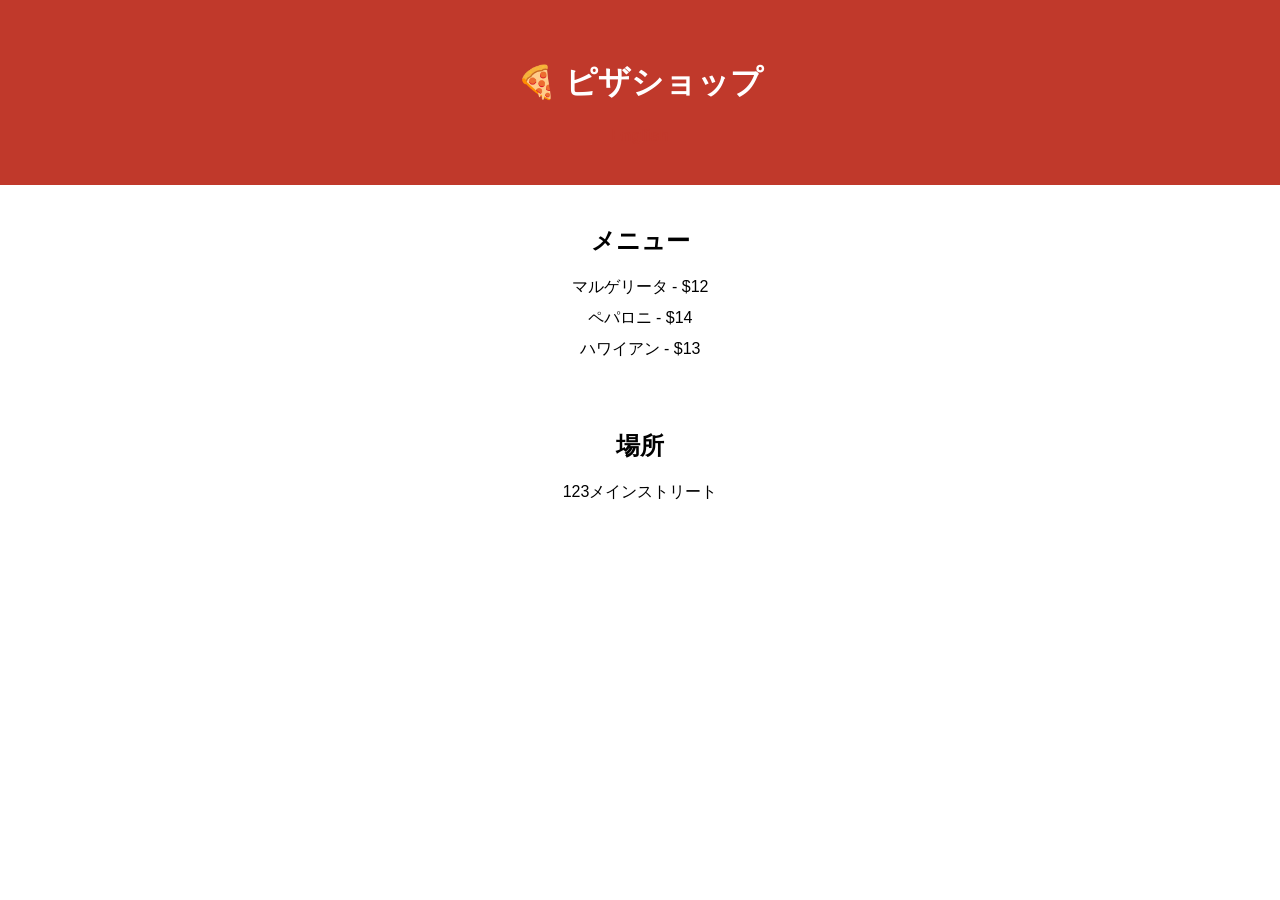
==== index.html @ 91fad2a2 "Add files via upload" ====
<!DOCTYPE html>
<html lang="ja">
<head>
  <meta charset="UTF-8">
  <title>ピザショップ</title>
  <style>
    body { font-family: Arial; margin: 0; text-align: center; }
    header { background: #c0392b; color: white; padding: 40px; }
    section { padding: 20px; }
    .menu-item { margin: 10px 0; }
    a { color: #c0392b; text-decoration: none; font-weight: bold; }
  </style>
</head>
<body>

<header>
  <h1>🍕 ピザショップ</h1>
  <a href="index.html">English</a>
</header>

<section>
  <h2>メニュー</h2>
  <div class="menu-item">マルゲリータ - $12</div>
  <div class="menu-item">ペパロニ - $14</div>
  <div class="menu-item">ハワイアン - $13</div>
</section>

<section>
  <h2>場所</h2>
  <p>123メインストリート</p>
</section>

</body>
</html>
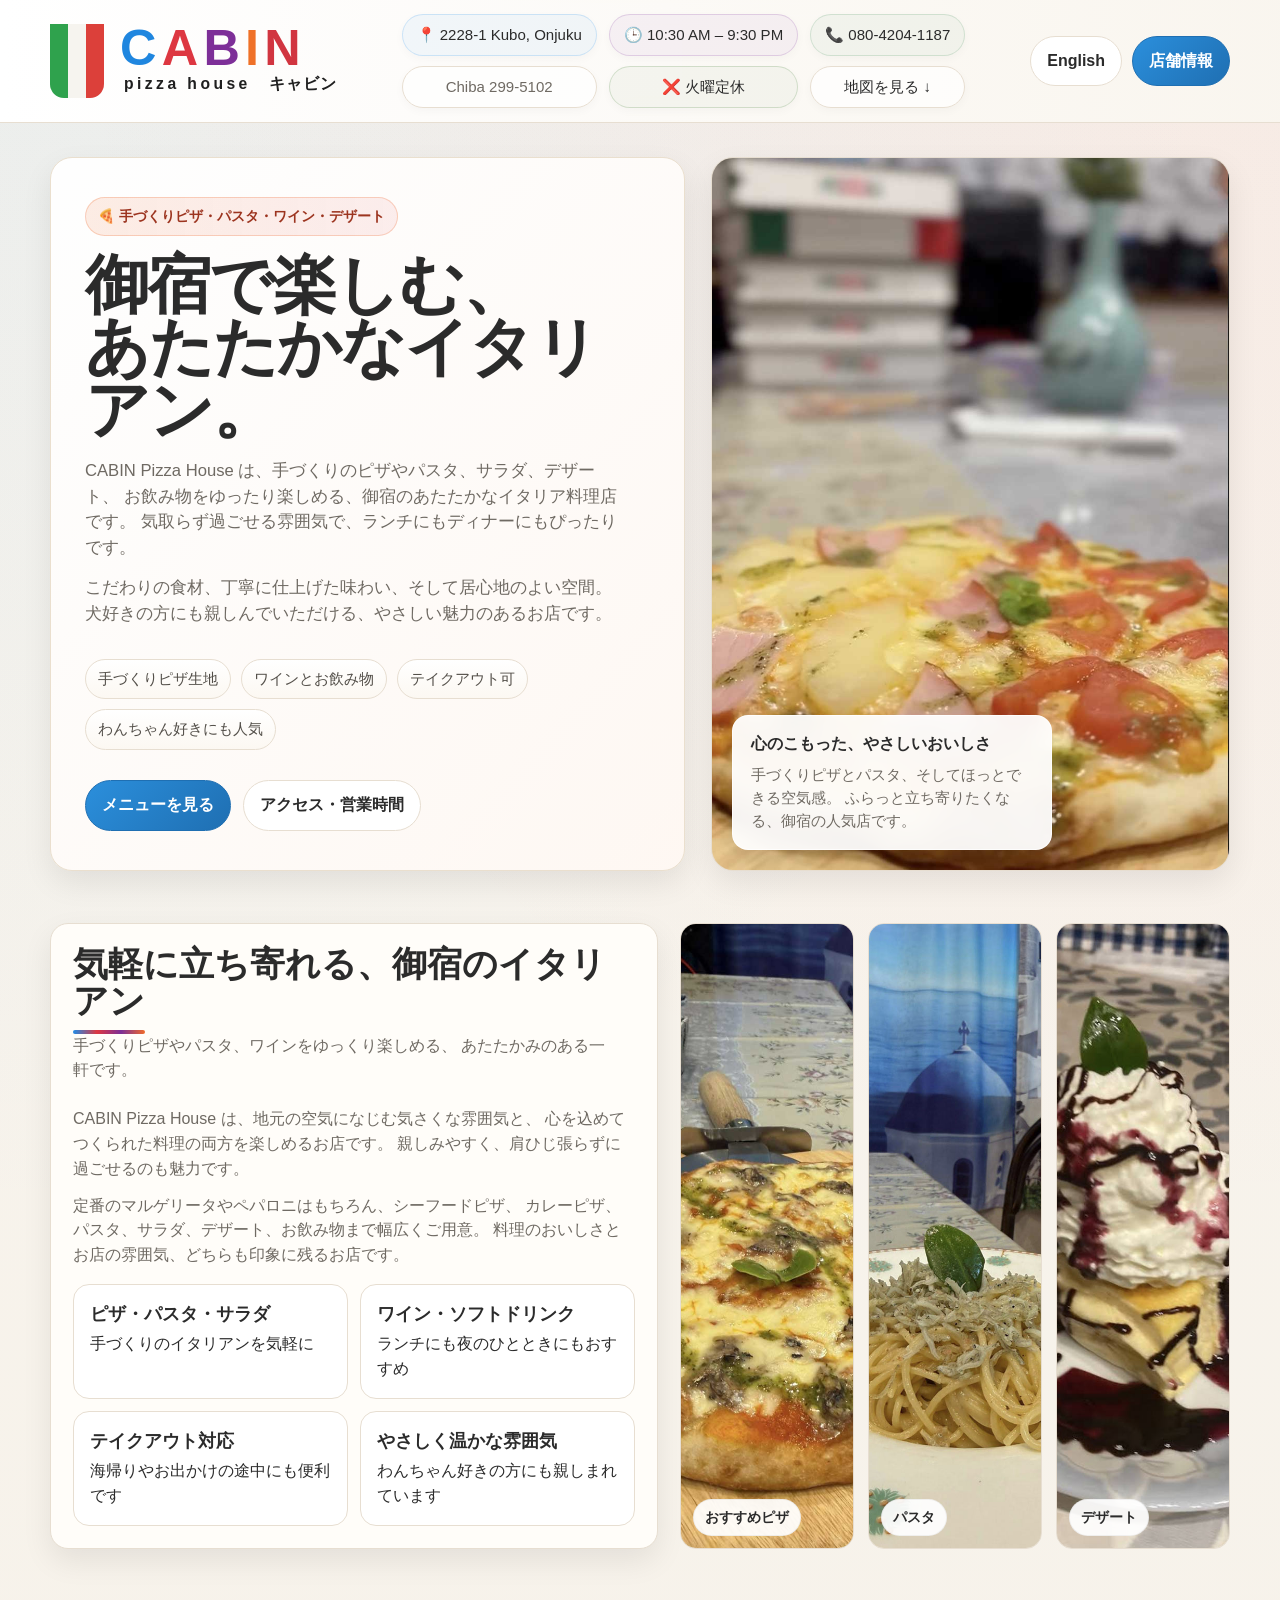
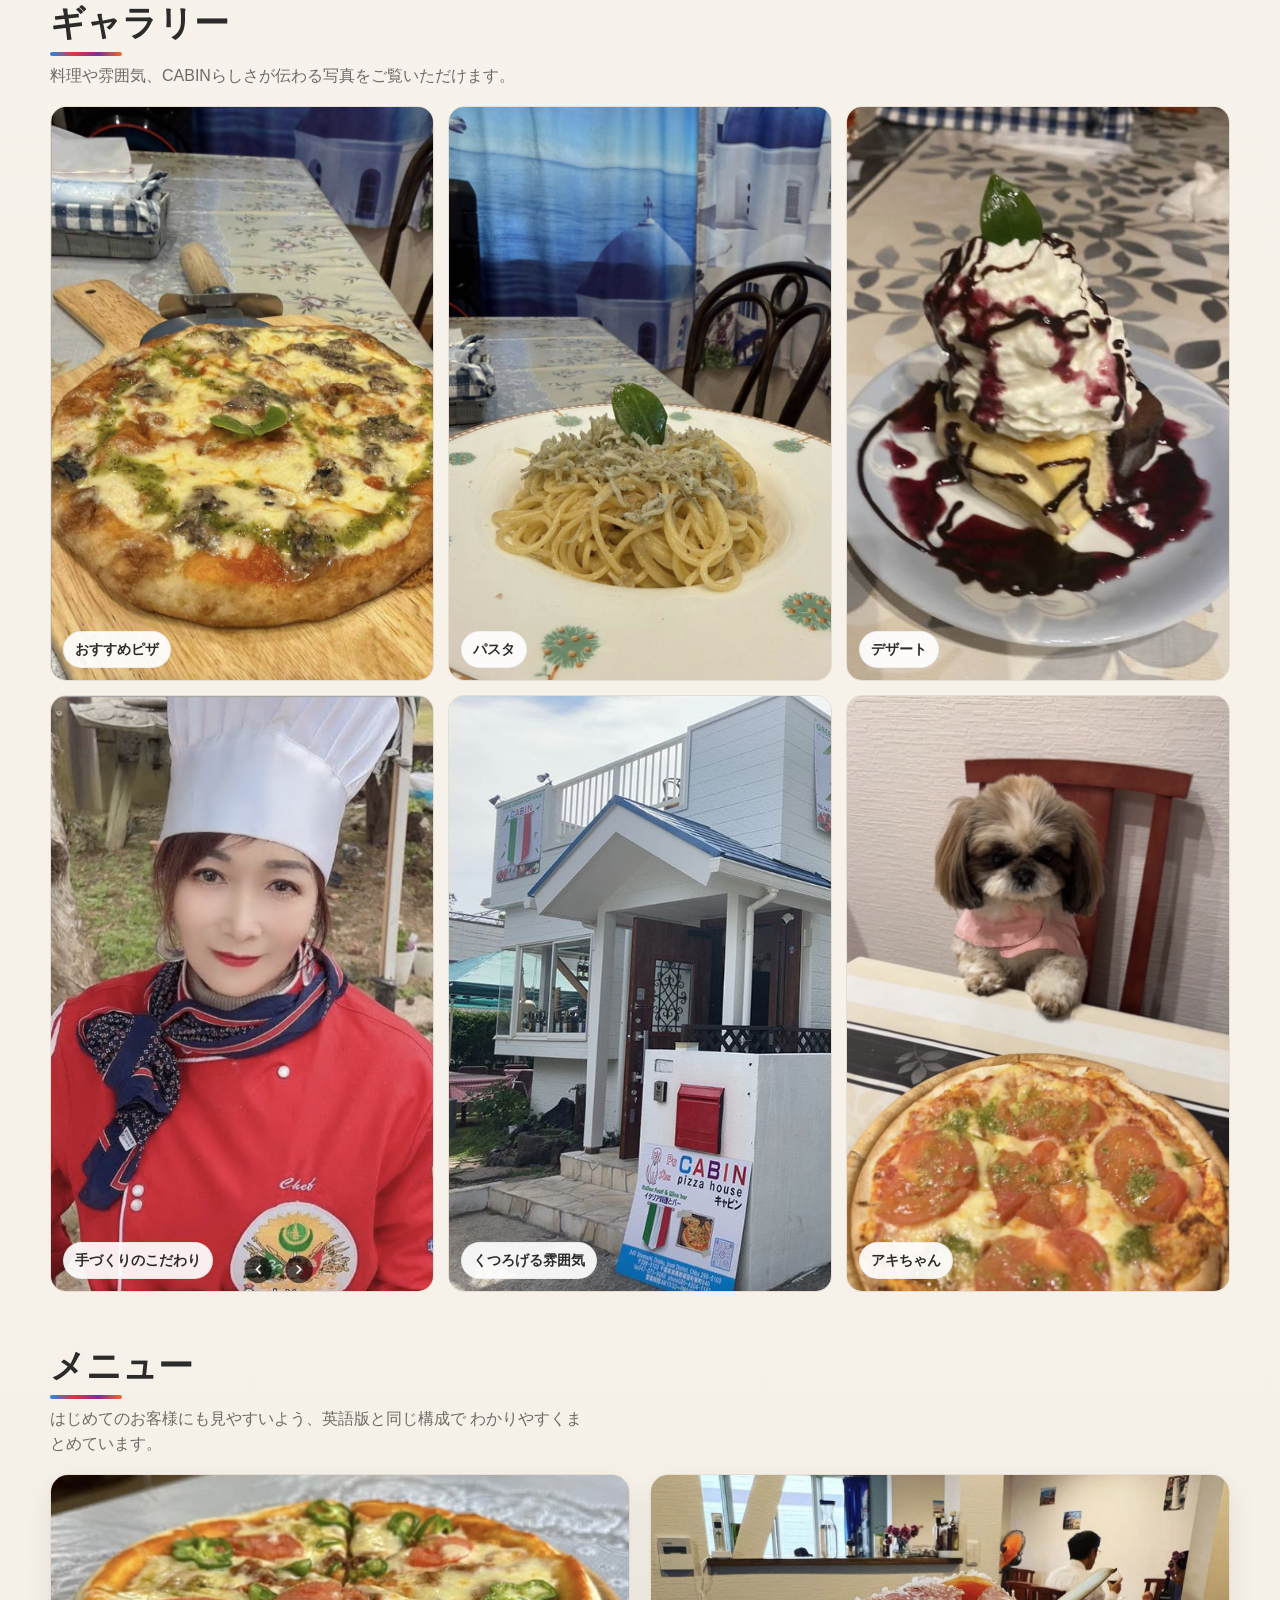
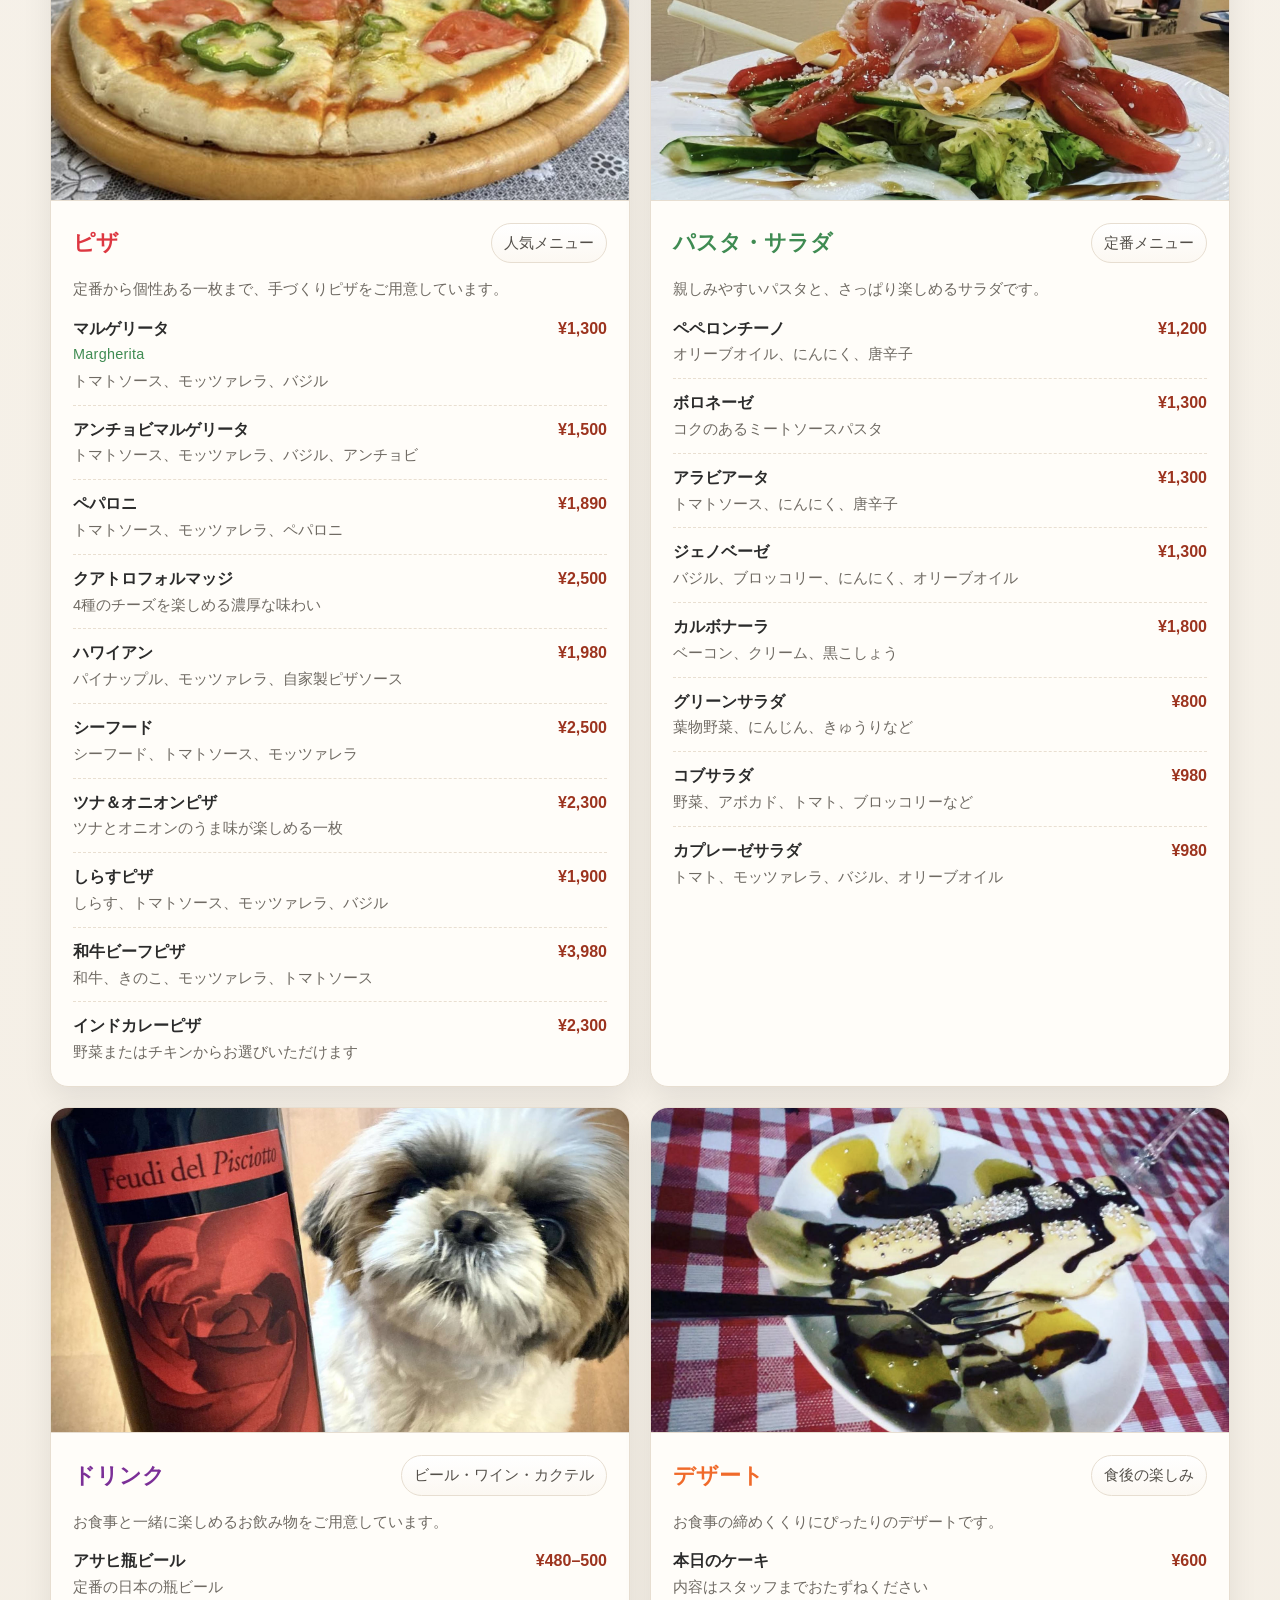
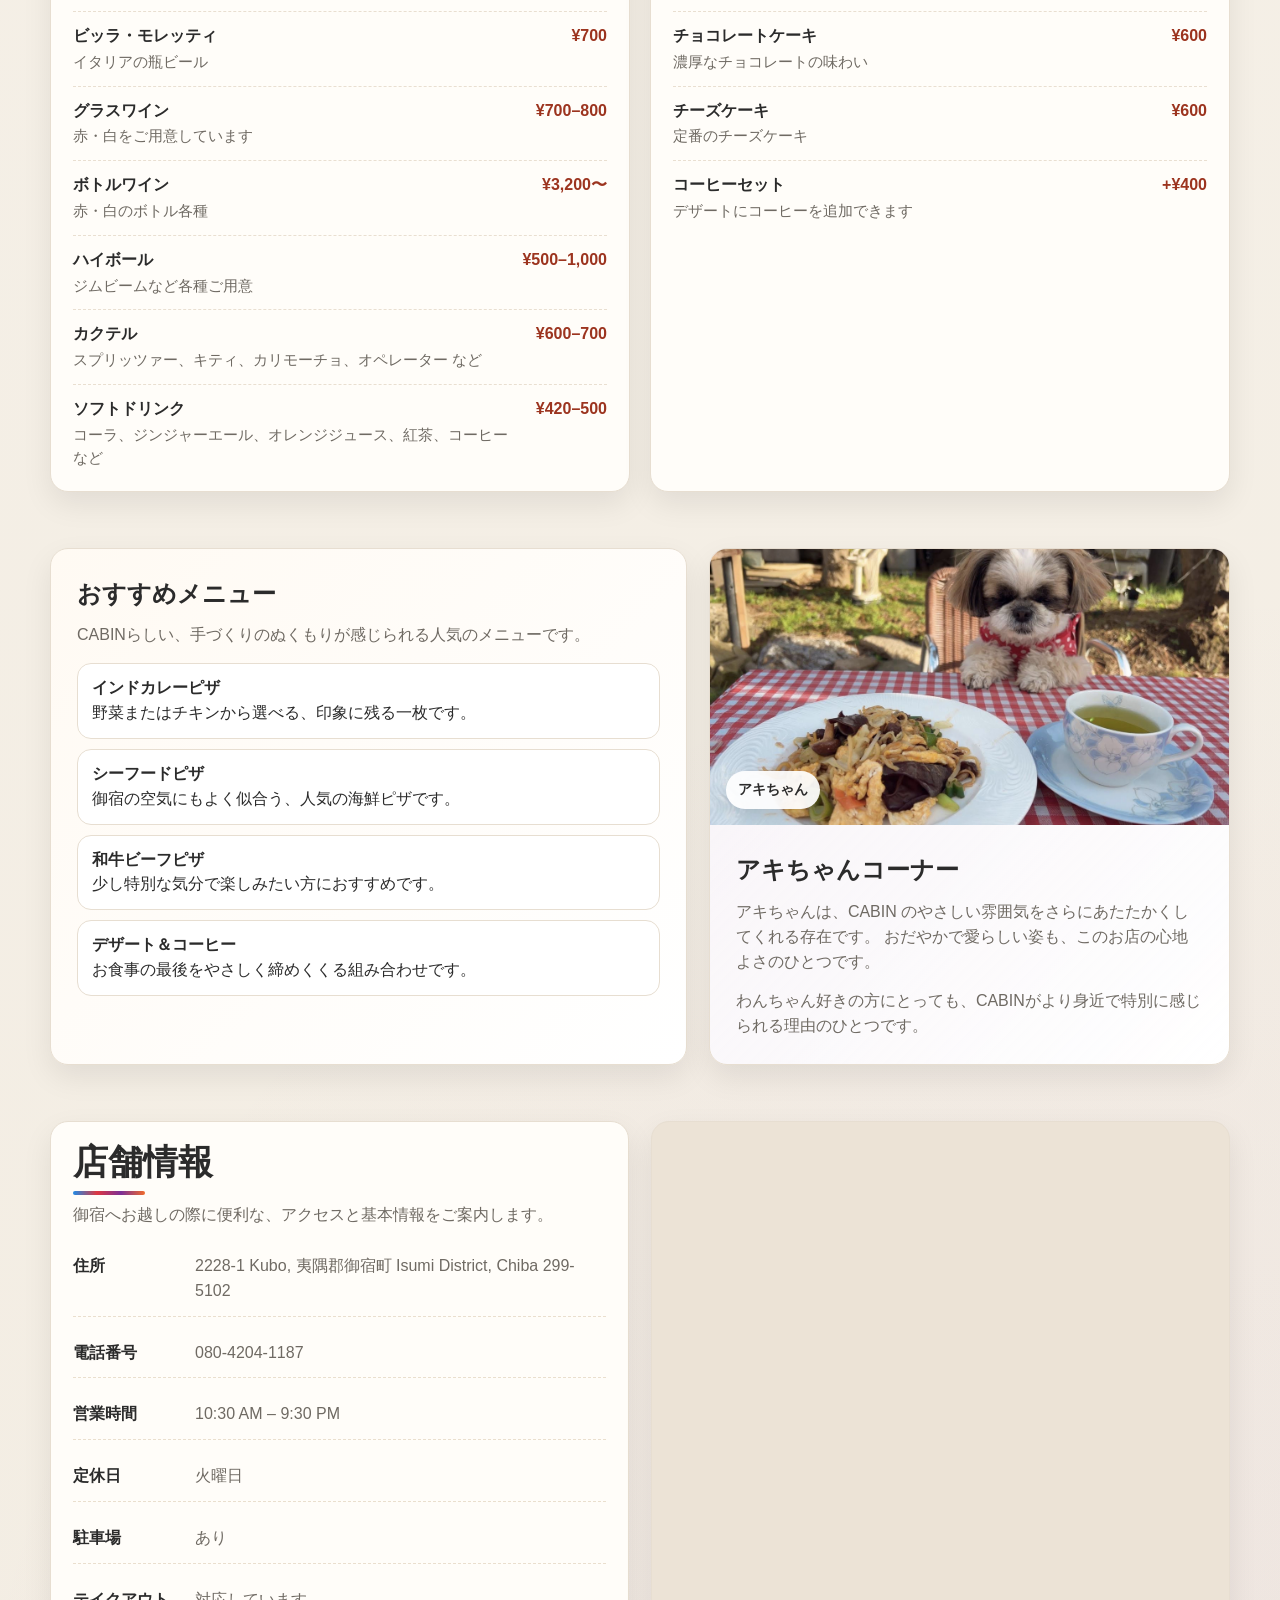
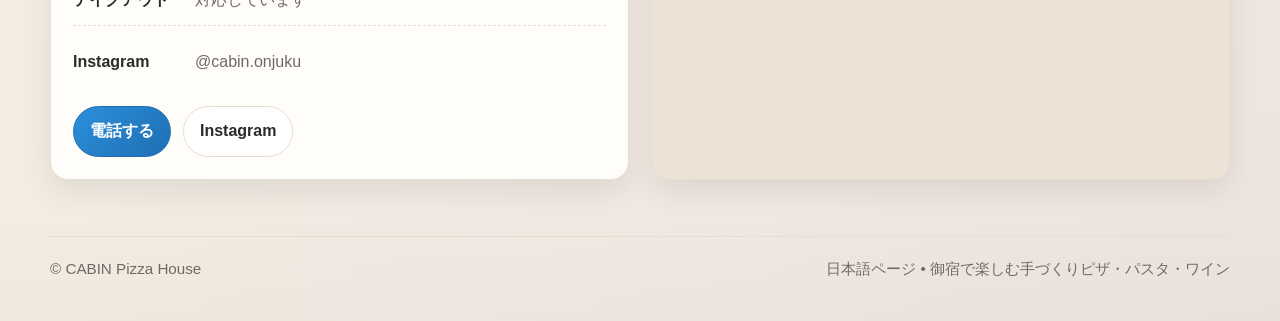
==== commit 73250a2d: "Add files via upload" ====
--- a/index.html
+++ b/index.html
@@ -1,34 +1,635 @@
 <!DOCTYPE html>
 <html lang="ja">
 <head>
-  <meta charset="UTF-8">
-  <title>ピザショップ</title>
-  <style>
-    body { font-family: Arial; margin: 0; text-align: center; }
-    header { background: #c0392b; color: white; padding: 40px; }
-    section { padding: 20px; }
-    .menu-item { margin: 10px 0; }
-    a { color: #c0392b; text-decoration: none; font-weight: bold; }
-  </style>
+  <meta charset="UTF-8" />
+  <meta name="viewport" content="width=device-width, initial-scale=1.0" />
+  <title>CABIN Pizza House | イタリア料理とワインバー</title>
+  <meta
+    name="description"
+    content="御宿のCABIN Pizza House。手づくりピザ、パスタ、サラダ、デザート、ワインが楽しめる、あたたかく居心地のよいイタリア料理店です。"
+  />
+  <link rel="stylesheet" href="assets/css/style3.css" />
 </head>
 <body>
 
-<header>
-  <h1>🍕 ピザショップ</h1>
-  <a href="index.html">English</a>
-</header>
-
-<section>
-  <h2>メニュー</h2>
-  <div class="menu-item">マルゲリータ - $12</div>
-  <div class="menu-item">ペパロニ - $14</div>
-  <div class="menu-item">ハワイアン - $13</div>
-</section>
-
-<section>
-  <h2>場所</h2>
-  <p>123メインストリート</p>
-</section>
-
+  <header class="topbar">
+    <div class="container topbar-inner">
+
+      <a class="brand" href="#top" aria-label="CABIN Pizza House ホーム">
+        <div class="brand-flag" aria-hidden="true">
+          <span class="flag-green"></span>
+          <span class="flag-white"></span>
+          <span class="flag-red"></span>
+        </div>
+
+        <div class="brand-lockup">
+          <div class="brand-wordmark" aria-label="CABIN">
+            <span class="c1">C</span>
+            <span class="c2">A</span>
+            <span class="c3">B</span>
+            <span class="c4">I</span>
+            <span class="c5">N</span>
+          </div>
+
+          <div class="brand-subline">
+            <span class="brand-pizza-house">pizza house</span>
+            <span class="brand-katakana">キャビン</span>
+          </div>
+        </div>
+      </a>
+
+      <div class="top-info top-info-grid">
+        <a class="info-pill info-link" href="#visit">📍 2228-1 Kubo, Onjuku</a>
+        <div class="info-pill">🕒 10:30 AM – 9:30 PM</div>
+        <div class="info-pill">📞 080-4204-1187</div>
+
+        <div class="info-pill info-subtle">Chiba 299-5102</div>
+        <div class="info-pill info-closed">❌ 火曜定休</div>
+        <a class="info-pill info-link" href="#visit">地図を見る ↓</a>
+      </div>
+
+      <div class="top-actions">
+        <a class="btn-outline" href="english.html">English</a>
+        <a class="btn btn-sea" href="#visit">店舗情報</a>
+      </div>
+
+    </div>
+  </header>
+
+  <main id="top">
+    <section class="hero">
+      <div class="container hero-grid">
+        <div class="hero-copy">
+          <div class="eyebrow">🍕 手づくりピザ・パスタ・ワイン・デザート</div>
+          <h2>御宿で楽しむ、<br>あたたかなイタリアン。</h2>
+          <p>
+            CABIN Pizza House は、手づくりのピザやパスタ、サラダ、デザート、
+            お飲み物をゆったり楽しめる、御宿のあたたかなイタリア料理店です。
+            気取らず過ごせる雰囲気で、ランチにもディナーにもぴったりです。
+          </p>
+          <p>
+            こだわりの食材、丁寧に仕上げた味わい、そして居心地のよい空間。
+            犬好きの方にも親しんでいただける、やさしい魅力のあるお店です。
+          </p>
+
+          <div class="hero-highlights">
+            <span class="tag">手づくりピザ生地</span>
+            <span class="tag">ワインとお飲み物</span>
+            <span class="tag">テイクアウト可</span>
+            <span class="tag">わんちゃん好きにも人気</span>
+          </div>
+
+          <div class="hero-actions">
+            <a class="btn" href="#menu">メニューを見る</a>
+            <a class="btn-outline" href="#visit">アクセス・営業時間</a>
+          </div>
+        </div>
+
+        <div class="hero-image-wrap">
+          <img src="assets/images/hero-placeholder.jpg" alt="CABIN Pizza House の店内と料理" />
+          <div class="hero-card">
+            <strong>心のこもった、やさしいおいしさ</strong>
+            <p>
+              手づくりピザとパスタ、そしてほっとできる空気感。
+              ふらっと立ち寄りたくなる、御宿の人気店です。
+            </p>
+          </div>
+        </div>
+      </div>
+    </section>
+
+    <section aria-label="CABIN Pizza Houseについて">
+      <div class="container about-grid">
+        <div class="card">
+          <div class="card-body about-copy">
+            <div class="section-head" style="margin-bottom: 12px;">
+              <div>
+                <h3>気軽に立ち寄れる、御宿のイタリアン</h3>
+                <p>
+                  手づくりピザやパスタ、ワインをゆっくり楽しめる、
+                  あたたかみのある一軒です。
+                </p>
+              </div>
+            </div>
+
+            <p>
+              CABIN Pizza House は、地元の空気になじむ気さくな雰囲気と、
+              心を込めてつくられた料理の両方を楽しめるお店です。
+              親しみやすく、肩ひじ張らずに過ごせるのも魅力です。
+            </p>
+
+            <p>
+              定番のマルゲリータやペパロニはもちろん、シーフードピザ、
+              カレーピザ、パスタ、サラダ、デザート、お飲み物まで幅広くご用意。
+              料理のおいしさとお店の雰囲気、どちらも印象に残るお店です。
+            </p>
+
+            <div class="about-stats">
+              <div class="stat">
+                <strong>ピザ・パスタ・サラダ</strong>
+                <span>手づくりのイタリアンを気軽に</span>
+              </div>
+              <div class="stat">
+                <strong>ワイン・ソフトドリンク</strong>
+                <span>ランチにも夜のひとときにもおすすめ</span>
+              </div>
+              <div class="stat">
+                <strong>テイクアウト対応</strong>
+                <span>海帰りやお出かけの途中にも便利です</span>
+              </div>
+              <div class="stat">
+                <strong>やさしく温かな雰囲気</strong>
+                <span>わんちゃん好きの方にも親しまれています</span>
+              </div>
+            </div>
+          </div>
+        </div>
+
+        <div class="gallery-grid">
+          <div class="gallery-item">
+            <img src="assets/images/pizza-feature-placeholder.jpg" alt="おすすめピザ" />
+            <div class="gallery-label">おすすめピザ</div>
+          </div>
+          <div class="gallery-item">
+            <img src="assets/images/pasta-feature-placeholder.jpg" alt="パスタ" />
+            <div class="gallery-label">パスタ</div>
+          </div>
+          <div class="gallery-item">
+            <img src="assets/images/dessert-feature-placeholder.jpg" alt="デザート" />
+            <div class="gallery-label">デザート</div>
+          </div>
+        </div>
+      </div>
+    </section>
+
+    <section id="gallery" aria-label="フォトギャラリー">
+      <div class="container">
+        <div class="section-head">
+          <div>
+            <h3>ギャラリー</h3>
+            <p>料理や雰囲気、CABINらしさが伝わる写真をご覧いただけます。</p>
+          </div>
+        </div>
+
+        <div class="gallery-grid">
+          <a class="gallery-item lightbox-trigger" href="assets/images/pizza-feature-placeholder.jpg" data-caption="おすすめピザ">
+            <img src="assets/images/pizza-feature-placeholder.jpg" alt="おすすめピザ" />
+            <div class="gallery-label">おすすめピザ</div>
+          </a>
+
+          <a class="gallery-item lightbox-trigger" href="assets/images/pasta-feature-placeholder.jpg" data-caption="パスタ">
+            <img src="assets/images/pasta-feature-placeholder.jpg" alt="パスタ" />
+            <div class="gallery-label">パスタ</div>
+          </a>
+
+          <a class="gallery-item lightbox-trigger" href="assets/images/dessert-feature-placeholder.jpg" data-caption="デザート">
+            <img src="assets/images/dessert-feature-placeholder.jpg" alt="デザート" />
+            <div class="gallery-label">デザート</div>
+          </a>
+
+          <a class="gallery-item lightbox-trigger" href="assets/images/handmade.jpg" data-caption="ひとつひとつ丁寧に手づくりしています">
+            <img src="assets/images/alisa-san.jpg" alt="手づくりへのこだわり" />
+            <div class="gallery-label">手づくりのこだわり</div>
+          </a>
+
+          <a class="gallery-item lightbox-trigger" href="assets/images/atmosphere.jpg" data-caption="店内の雰囲気">
+            <img src="assets/images/atmosphere-small.jpg" alt="店内の雰囲気" />
+            <div class="gallery-label">くつろげる雰囲気</div>
+          </a>
+
+          <a class="gallery-item lightbox-trigger" href="assets/images/aki-big.jpg" data-caption="アキちゃん">
+            <img src="assets/images/aki-placeholder.jpg" alt="アキちゃん" />
+            <div class="gallery-label">アキちゃん</div>
+          </a>
+        </div>
+      </div>
+    </section>
+
+    <section id="menu">
+      <div class="container">
+        <div class="section-head">
+          <div>
+            <h3>メニュー</h3>
+            <p>
+              はじめてのお客様にも見やすいよう、英語版と同じ構成で
+              わかりやすくまとめています。
+            </p>
+          </div>
+        </div>
+
+        <div class="menu-grid">
+          <article class="menu-section">
+            <div class="menu-image">
+              <img src="assets/images/menu-pizza.jpg" alt="ピザ" />
+            </div>
+            <div class="menu-content">
+              <div class="menu-title">
+                <h4>ピザ</h4>
+                <span class="tag">人気メニュー</span>
+              </div>
+              <div class="menu-note">定番から個性ある一枚まで、手づくりピザをご用意しています。</div>
+
+              <div class="menu-list">
+                <div class="menu-item">
+                  <div>
+                    <div class="menu-item-name">マルゲリータ</div>
+                    <div class="jp-sub">Margherita</div>
+                    <div class="menu-item-desc">トマトソース、モッツァレラ、バジル</div>
+                  </div>
+                  <div class="menu-item-price">¥1,300</div>
+                </div>
+
+                <div class="menu-item">
+                  <div>
+                    <div class="menu-item-name">アンチョビマルゲリータ</div>
+                    <div class="menu-item-desc">トマトソース、モッツァレラ、バジル、アンチョビ</div>
+                  </div>
+                  <div class="menu-item-price">¥1,500</div>
+                </div>
+
+                <div class="menu-item">
+                  <div>
+                    <div class="menu-item-name">ペパロニ</div>
+                    <div class="menu-item-desc">トマトソース、モッツァレラ、ペパロニ</div>
+                  </div>
+                  <div class="menu-item-price">¥1,890</div>
+                </div>
+
+                <div class="menu-item">
+                  <div>
+                    <div class="menu-item-name">クアトロフォルマッジ</div>
+                    <div class="menu-item-desc">4種のチーズを楽しめる濃厚な味わい</div>
+                  </div>
+                  <div class="menu-item-price">¥2,500</div>
+                </div>
+
+                <div class="menu-item">
+                  <div>
+                    <div class="menu-item-name">ハワイアン</div>
+                    <div class="menu-item-desc">パイナップル、モッツァレラ、自家製ピザソース</div>
+                  </div>
+                  <div class="menu-item-price">¥1,980</div>
+                </div>
+
+                <div class="menu-item">
+                  <div>
+                    <div class="menu-item-name">シーフード</div>
+                    <div class="menu-item-desc">シーフード、トマトソース、モッツァレラ</div>
+                  </div>
+                  <div class="menu-item-price">¥2,500</div>
+                </div>
+
+                <div class="menu-item">
+                  <div>
+                    <div class="menu-item-name">ツナ＆オニオンピザ</div>
+                    <div class="menu-item-desc">ツナとオニオンのうま味が楽しめる一枚</div>
+                  </div>
+                  <div class="menu-item-price">¥2,300</div>
+                </div>
+
+                <div class="menu-item">
+                  <div>
+                    <div class="menu-item-name">しらすピザ</div>
+                    <div class="menu-item-desc">しらす、トマトソース、モッツァレラ、バジル</div>
+                  </div>
+                  <div class="menu-item-price">¥1,900</div>
+                </div>
+
+                <div class="menu-item">
+                  <div>
+                    <div class="menu-item-name">和牛ビーフピザ</div>
+                    <div class="menu-item-desc">和牛、きのこ、モッツァレラ、トマトソース</div>
+                  </div>
+                  <div class="menu-item-price">¥3,980</div>
+                </div>
+
+                <div class="menu-item">
+                  <div>
+                    <div class="menu-item-name">インドカレーピザ</div>
+                    <div class="menu-item-desc">野菜またはチキンからお選びいただけます</div>
+                  </div>
+                  <div class="menu-item-price">¥2,300</div>
+                </div>
+              </div>
+            </div>
+          </article>
+
+          <article class="menu-section">
+            <div class="menu-image">
+              <img src="assets/images/menu-salad.jpg" alt="パスタとサラダ" />
+            </div>
+            <div class="menu-content">
+              <div class="menu-title">
+                <h4>パスタ・サラダ</h4>
+                <span class="tag">定番メニュー</span>
+              </div>
+              <div class="menu-note">親しみやすいパスタと、さっぱり楽しめるサラダです。</div>
+
+              <div class="menu-list">
+                <div class="menu-item">
+                  <div>
+                    <div class="menu-item-name">ペペロンチーノ</div>
+                    <div class="menu-item-desc">オリーブオイル、にんにく、唐辛子</div>
+                  </div>
+                  <div class="menu-item-price">¥1,200</div>
+                </div>
+
+                <div class="menu-item">
+                  <div>
+                    <div class="menu-item-name">ボロネーゼ</div>
+                    <div class="menu-item-desc">コクのあるミートソースパスタ</div>
+                  </div>
+                  <div class="menu-item-price">¥1,300</div>
+                </div>
+
+                <div class="menu-item">
+                  <div>
+                    <div class="menu-item-name">アラビアータ</div>
+                    <div class="menu-item-desc">トマトソース、にんにく、唐辛子</div>
+                  </div>
+                  <div class="menu-item-price">¥1,300</div>
+                </div>
+
+                <div class="menu-item">
+                  <div>
+                    <div class="menu-item-name">ジェノベーゼ</div>
+                    <div class="menu-item-desc">バジル、ブロッコリー、にんにく、オリーブオイル</div>
+                  </div>
+                  <div class="menu-item-price">¥1,300</div>
+                </div>
+
+                <div class="menu-item">
+                  <div>
+                    <div class="menu-item-name">カルボナーラ</div>
+                    <div class="menu-item-desc">ベーコン、クリーム、黒こしょう</div>
+                  </div>
+                  <div class="menu-item-price">¥1,800</div>
+                </div>
+
+                <div class="menu-item">
+                  <div>
+                    <div class="menu-item-name">グリーンサラダ</div>
+                    <div class="menu-item-desc">葉物野菜、にんじん、きゅうりなど</div>
+                  </div>
+                  <div class="menu-item-price">¥800</div>
+                </div>
+
+                <div class="menu-item">
+                  <div>
+                    <div class="menu-item-name">コブサラダ</div>
+                    <div class="menu-item-desc">野菜、アボカド、トマト、ブロッコリーなど</div>
+                  </div>
+                  <div class="menu-item-price">¥980</div>
+                </div>
+
+                <div class="menu-item">
+                  <div>
+                    <div class="menu-item-name">カプレーゼサラダ</div>
+                    <div class="menu-item-desc">トマト、モッツァレラ、バジル、オリーブオイル</div>
+                  </div>
+                  <div class="menu-item-price">¥980</div>
+                </div>
+              </div>
+            </div>
+          </article>
+
+          <article class="menu-section">
+            <div class="menu-image">
+              <img src="assets/images/menu-drinks.jpg" alt="ドリンク" />
+            </div>
+            <div class="menu-content">
+              <div class="menu-title">
+                <h4>ドリンク</h4>
+                <span class="tag">ビール・ワイン・カクテル</span>
+              </div>
+              <div class="menu-note">お食事と一緒に楽しめるお飲み物をご用意しています。</div>
+
+              <div class="menu-list">
+                <div class="menu-item">
+                  <div>
+                    <div class="menu-item-name">アサヒ瓶ビール</div>
+                    <div class="menu-item-desc">定番の日本の瓶ビール</div>
+                  </div>
+                  <div class="menu-item-price">¥480–500</div>
+                </div>
+
+                <div class="menu-item">
+                  <div>
+                    <div class="menu-item-name">ビッラ・モレッティ</div>
+                    <div class="menu-item-desc">イタリアの瓶ビール</div>
+                  </div>
+                  <div class="menu-item-price">¥700</div>
+                </div>
+
+                <div class="menu-item">
+                  <div>
+                    <div class="menu-item-name">グラスワイン</div>
+                    <div class="menu-item-desc">赤・白をご用意しています</div>
+                  </div>
+                  <div class="menu-item-price">¥700–800</div>
+                </div>
+
+                <div class="menu-item">
+                  <div>
+                    <div class="menu-item-name">ボトルワイン</div>
+                    <div class="menu-item-desc">赤・白のボトル各種</div>
+                  </div>
+                  <div class="menu-item-price">¥3,200〜</div>
+                </div>
+
+                <div class="menu-item">
+                  <div>
+                    <div class="menu-item-name">ハイボール</div>
+                    <div class="menu-item-desc">ジムビームなど各種ご用意</div>
+                  </div>
+                  <div class="menu-item-price">¥500–1,000</div>
+                </div>
+
+                <div class="menu-item">
+                  <div>
+                    <div class="menu-item-name">カクテル</div>
+                    <div class="menu-item-desc">スプリッツァー、キティ、カリモーチョ、オペレーター など</div>
+                  </div>
+                  <div class="menu-item-price">¥600–700</div>
+                </div>
+
+                <div class="menu-item">
+                  <div>
+                    <div class="menu-item-name">ソフトドリンク</div>
+                    <div class="menu-item-desc">コーラ、ジンジャーエール、オレンジジュース、紅茶、コーヒー など</div>
+                  </div>
+                  <div class="menu-item-price">¥420–500</div>
+                </div>
+              </div>
+            </div>
+          </article>
+
+          <article class="menu-section">
+            <div class="menu-image">
+              <img src="assets/images/menu-dessert.jpg" alt="デザート" />
+            </div>
+            <div class="menu-content">
+              <div class="menu-title">
+                <h4>デザート</h4>
+                <span class="tag">食後の楽しみ</span>
+              </div>
+              <div class="menu-note">お食事の締めくくりにぴったりのデザートです。</div>
+
+              <div class="menu-list">
+                <div class="menu-item">
+                  <div>
+                    <div class="menu-item-name">本日のケーキ</div>
+                    <div class="menu-item-desc">内容はスタッフまでおたずねください</div>
+                  </div>
+                  <div class="menu-item-price">¥600</div>
+                </div>
+
+                <div class="menu-item">
+                  <div>
+                    <div class="menu-item-name">チョコレートケーキ</div>
+                    <div class="menu-item-desc">濃厚なチョコレートの味わい</div>
+                  </div>
+                  <div class="menu-item-price">¥600</div>
+                </div>
+
+                <div class="menu-item">
+                  <div>
+                    <div class="menu-item-name">チーズケーキ</div>
+                    <div class="menu-item-desc">定番のチーズケーキ</div>
+                  </div>
+                  <div class="menu-item-price">¥600</div>
+                </div>
+
+                <div class="menu-item">
+                  <div>
+                    <div class="menu-item-name">コーヒーセット</div>
+                    <div class="menu-item-desc">デザートにコーヒーを追加できます</div>
+                  </div>
+                  <div class="menu-item-price">+¥400</div>
+                </div>
+              </div>
+            </div>
+          </article>
+        </div>
+      </div>
+    </section>
+
+    <section>
+      <div class="container featured-strip">
+        <div class="feature-panel">
+          <div class="card-body">
+            <h4>おすすめメニュー</h4>
+            <p>CABINらしい、手づくりのぬくもりが感じられる人気のメニューです。</p>
+            <div class="feature-list">
+              <div><strong>インドカレーピザ</strong><br><span>野菜またはチキンから選べる、印象に残る一枚です。</span></div>
+              <div><strong>シーフードピザ</strong><br><span>御宿の空気にもよく似合う、人気の海鮮ピザです。</span></div>
+              <div><strong>和牛ビーフピザ</strong><br><span>少し特別な気分で楽しみたい方におすすめです。</span></div>
+              <div><strong>デザート＆コーヒー</strong><br><span>お食事の最後をやさしく締めくくる組み合わせです。</span></div>
+            </div>
+          </div>
+        </div>
+
+        <div class="feature-panel aki-panel">
+          <div class="aki-top-image">
+            <img src="assets/images/aki-big.jpg" alt="CABINのアキちゃん" />
+            <div class="aki-badge">アキちゃん</div>
+          </div>
+
+          <div class="card-body aki-body">
+            <h4>アキちゃんコーナー</h4>
+            <p>
+              アキちゃんは、CABIN のやさしい雰囲気をさらにあたたかくしてくれる存在です。
+              おだやかで愛らしい姿も、このお店の心地よさのひとつです。
+            </p>
+            <p>
+              わんちゃん好きの方にとっても、CABINがより身近で特別に感じられる理由のひとつです。
+            </p>
+          </div>
+        </div>
+      </div>
+    </section>
+
+    <section id="visit">
+      <div class="container visit-grid">
+        <div class="card">
+          <div class="card-body">
+            <div class="section-head" style="margin-bottom: 10px;">
+              <div>
+                <h3>店舗情報</h3>
+                <p>御宿へお越しの際に便利な、アクセスと基本情報をご案内します。</p>
+              </div>
+            </div>
+
+            <div class="details-list">
+              <div class="details-row">
+                <strong>住所</strong>
+                <span>2228-1 Kubo, 夷隅郡御宿町 Isumi District, Chiba 299-5102</span>
+              </div>
+
+              <div class="details-row">
+                <strong>電話番号</strong>
+                <span>080-4204-1187</span>
+              </div>
+
+              <div class="details-row">
+                <strong>営業時間</strong>
+                <span>10:30 AM – 9:30 PM</span>
+              </div>
+
+              <div class="details-row">
+                <strong>定休日</strong>
+                <span>火曜日</span>
+              </div>
+
+              <div class="details-row">
+                <strong>駐車場</strong>
+                <span>あり</span>
+              </div>
+
+              <div class="details-row">
+                <strong>テイクアウト</strong>
+                <span>対応しています</span>
+              </div>
+
+              <div class="details-row">
+                <strong>Instagram</strong>
+                <span>@cabin.onjuku</span>
+              </div>
+            </div>
+
+            <div style="display:flex; flex-wrap:wrap; gap:12px; margin-top: 20px;">
+              <a class="btn" href="tel:08042041187">電話する</a>
+              <a class="btn-outline" href="https://instagram.com/cabin.onjuku" target="_blank" rel="noopener noreferrer">Instagram</a>
+            </div>
+          </div>
+        </div>
+
+        <div class="map-box">
+          <iframe
+            title="CABIN Pizza House map"
+            src="https://www.google.com/maps?q=35.1858654,140.3556814&z=18&output=embed"
+            loading="lazy"
+            referrerpolicy="no-referrer-when-downgrade"
+            allowfullscreen>
+          </iframe>
+        </div>
+      </div>
+    </section>
+  </main>
+
+  <footer class="footer">
+    <div class="container footer-inner">
+      <div>© CABIN Pizza House</div>
+      <div>日本語ページ • 御宿で楽しむ手づくりピザ・パスタ・ワイン</div>
+    </div>
+  </footer>
+
+  <div class="lightbox" id="lightbox" aria-hidden="true">
+    <button class="lightbox-close" id="lightboxClose" aria-label="画像を閉じる">×</button>
+    <img id="lightboxImage" src="" alt="" />
+    <p class="lightbox-caption" id="lightboxCaption"></p>
+  </div>
+
+  <script src="assets/js/script.js"></script>
 </body>
 </html>
--- a/assets/css/style3.css
+++ b/assets/css/style3.css
@@ -0,0 +1,1080 @@
+:root {
+  --bg: #f8f4ed;
+  --paper: #fffdf9;
+  --ink: #2b2b2b;
+  --muted: #6f6a63;
+
+  --accent: #2b8fdc;
+  --accent-dark: #1f6fb2;
+  --accent-soft: rgba(43, 143, 220, 0.08);
+
+  --green: #4f7b57;
+  --gold: #d5a64c;
+  --line: #e7ded1;
+  --shadow: 0 12px 30px rgba(0, 0, 0, 0.08);
+  --radius: 18px;
+  --max: 1180px;
+
+  --logo-blue: #1f8ae6;
+  --logo-red: #dd3741;
+  --logo-purple: #7b2f97;
+  --logo-orange: #f06a2a;
+  --logo-green: #3f8b52;
+
+  --cream-1: #f8f4ed;
+  --cream-2: #f3ede3;
+  --cream-3: #ece4d8;
+}
+
+* {
+  box-sizing: border-box;
+}
+
+html {
+  scroll-behavior: smooth;
+}
+
+body {
+  margin: 0;
+  font-family: -apple-system, BlinkMacSystemFont, "Segoe UI", Roboto, Helvetica, Arial, sans-serif;
+  color: var(--ink);
+  background:
+    radial-gradient(circle at 0% 0%, rgba(31, 138, 230, 0.06), transparent 18%),
+    radial-gradient(circle at 100% 0%, rgba(221, 55, 65, 0.05), transparent 18%),
+    radial-gradient(circle at 100% 100%, rgba(123, 47, 151, 0.05), transparent 20%),
+    linear-gradient(180deg, var(--cream-1), var(--cream-2));
+  line-height: 1.55;
+}
+
+img {
+  max-width: 100%;
+  display: block;
+}
+
+a {
+  color: inherit;
+  text-decoration: none;
+}
+
+.container {
+  width: min(var(--max), calc(100% - 32px));
+  margin: 0 auto;
+}
+
+/* Header */
+
+.topbar {
+  background: linear-gradient(90deg, rgba(255,255,255,0.96), rgba(249,245,239,0.96));
+  backdrop-filter: blur(10px);
+  border-bottom: 1px solid var(--line);
+  position: sticky;
+  top: 0;
+  z-index: 1000;
+}
+
+.topbar-inner {
+  display: grid;
+  grid-template-columns: auto 1fr auto;
+  gap: 22px;
+  align-items: center;
+  padding: 14px 0;
+}
+
+.brand {
+  display: flex;
+  align-items: center;
+  gap: 16px;
+  min-width: 0;
+}
+
+.brand-flag {
+  width: 54px;
+  height: 74px;
+  display: flex;
+  overflow: hidden;
+  border-radius: 0 0 14px 14px;
+  flex-shrink: 0;
+  box-shadow: inset 0 0 0 1px rgba(0,0,0,0.05);
+}
+
+.brand-flag span {
+  flex: 1;
+  display: block;
+}
+
+.flag-green { background: #2fa24d; }
+.flag-white { background: #f6f4ef; }
+.flag-red   { background: #dc403a; }
+
+.brand-lockup {
+  display: flex;
+  flex-direction: column;
+  gap: 0;
+  min-width: 0;
+}
+
+.brand-wordmark {
+  display: inline-flex;
+  align-items: baseline;
+  gap: 0.045em;
+  font-family: Arial, Helvetica, sans-serif;
+  font-weight: 900;
+  font-size: 3.15rem;
+  line-height: 0.9;
+  letter-spacing: 0.06em;
+  white-space: nowrap;
+}
+
+.brand-wordmark .c1 { color: #1f86df; }
+.brand-wordmark .c2 { color: #dd3741; }
+.brand-wordmark .c3 { color: #7d2f98; }
+.brand-wordmark .c4 { color: #ef7128; }
+.brand-wordmark .c5 { color: #d13540; }
+
+.brand-subline {
+  display: flex;
+  align-items: baseline;
+  gap: 18px;
+  margin-top: 2px;
+  margin-left: 4px;
+  white-space: nowrap;
+}
+
+.brand-pizza-house {
+  font-size: 0.98rem;
+  font-weight: 800;
+  letter-spacing: 0.22em;
+  text-transform: lowercase;
+  color: #1f1f1f;
+}
+
+.brand-katakana {
+  font-size: 1rem;
+  font-weight: 900;
+  letter-spacing: 0.06em;
+  color: #1f1f1f;
+}
+
+.top-info-grid {
+  display: grid;
+  grid-template-columns: repeat(3, max-content);
+  gap: 10px 12px;
+  align-content: center;
+  justify-content: center;
+  min-width: 0;
+}
+
+.info-pill {
+  display: inline-flex;
+  align-items: center;
+  justify-content: center;
+  gap: 8px;
+  min-height: 42px;
+  padding: 8px 14px;
+  border-radius: 999px;
+  border: 1px solid var(--line);
+  background: rgba(255,255,255,0.7);
+  font-size: 0.94rem;
+  line-height: 1.1;
+  white-space: nowrap;
+  color: var(--ink);
+  box-shadow: 0 3px 10px rgba(0,0,0,0.03);
+}
+
+.top-info-grid .info-pill:nth-child(1) {
+  border-color: rgba(31, 138, 230, 0.18);
+  background: rgba(31, 138, 230, 0.05);
+}
+
+.top-info-grid .info-pill:nth-child(2) {
+  border-color: rgba(123, 47, 151, 0.18);
+  background: rgba(123, 47, 151, 0.05);
+}
+
+.top-info-grid .info-pill:nth-child(3) {
+  border-color: rgba(63, 139, 82, 0.18);
+  background: rgba(63, 139, 82, 0.05);
+}
+
+.info-link {
+  transition: 0.2s ease;
+}
+
+.info-link:hover {
+  border-color: rgba(31, 134, 223, 0.32);
+  color: #1f86df;
+  background: rgba(31, 134, 223, 0.05);
+}
+
+.info-subtle {
+  color: var(--muted);
+}
+
+.info-closed {
+  border-color: rgba(100, 150, 90, 0.25);
+  background: rgba(95, 140, 85, 0.05);
+}
+
+.top-actions {
+  display: flex;
+  gap: 10px;
+  align-items: center;
+  justify-content: flex-end;
+}
+
+/* Buttons */
+
+.btn,
+.btn-outline {
+  display: inline-flex;
+  align-items: center;
+  justify-content: center;
+  gap: 8px;
+  padding: 12px 16px;
+  border-radius: 999px;
+  font-weight: 700;
+  transition: 0.2s ease;
+  white-space: nowrap;
+}
+
+.btn {
+  background: linear-gradient(135deg, #2b8fdc, #1f6fb2);
+  color: white;
+  border: 1px solid #1f6fb2;
+}
+
+.btn:hover {
+  background: linear-gradient(135deg, #247fc5, #195f99);
+  border-color: #195f99;
+  transform: translateY(-1px);
+}
+
+.btn-outline {
+  background: white;
+  color: var(--ink);
+  border: 1px solid var(--line);
+}
+
+.btn-outline:hover {
+  background: #faf7f1;
+  border-color: rgba(31, 138, 230, 0.3);
+  color: var(--logo-blue);
+  transform: translateY(-1px);
+}
+
+.btn-sea {
+  background: linear-gradient(135deg, #2b8fdc, #1f6fb2);
+  border-color: #1f6fb2;
+  color: white;
+}
+
+.btn-sea:hover {
+  background: linear-gradient(135deg, #247fc5, #195f99);
+  border-color: #195f99;
+}
+
+/* Sticky section nav */
+
+.section-nav {
+  position: sticky;
+  top: 91px;
+  z-index: 999;
+  background: rgba(248, 244, 237, 0.92);
+  backdrop-filter: blur(10px);
+  border-bottom: 1px solid var(--line);
+}
+
+.section-nav-inner {
+  display: flex;
+  gap: 10px;
+  overflow-x: auto;
+  padding: 10px 0;
+}
+
+.section-nav-inner a {
+  flex: 0 0 auto;
+  padding: 10px 14px;
+  border-radius: 999px;
+  border: 1px solid var(--line);
+  background: var(--paper);
+  font-size: 0.95rem;
+  font-weight: 700;
+  transition: 0.2s ease;
+}
+
+.section-nav-inner a:hover,
+.section-nav-inner a.active {
+  background: var(--accent);
+  color: white;
+  border-color: var(--accent);
+}
+
+/* Hero */
+
+.hero {
+  padding: 34px 0 24px;
+}
+
+.hero-grid {
+  display: grid;
+  grid-template-columns: 1.1fr 0.9fr;
+  gap: 26px;
+  align-items: stretch;
+}
+
+.hero-copy {
+  background: linear-gradient(135deg, rgba(255,255,255,0.96), rgba(255,248,243,0.94));
+  border: 1px solid #eadfce;
+  border-radius: calc(var(--radius) + 4px);
+  padding: 34px;
+  box-shadow: var(--shadow);
+  display: flex;
+  flex-direction: column;
+  justify-content: center;
+}
+
+.eyebrow {
+  display: inline-flex;
+  width: fit-content;
+  align-items: center;
+  gap: 8px;
+  padding: 8px 12px;
+  border-radius: 999px;
+  background: linear-gradient(90deg, rgba(240,106,42,0.12), rgba(221,55,65,0.08));
+  color: #9c341f;
+  border: 1px solid rgba(240,106,42,0.25);
+  font-size: 0.85rem;
+  font-weight: 700;
+  margin-bottom: 18px;
+}
+
+.hero h2 {
+  font-size: clamp(2rem, 5vw, 4rem);
+  line-height: 0.98;
+  margin: 0 0 16px;
+  letter-spacing: -0.03em;
+}
+
+.hero p {
+  margin: 0 0 14px;
+  color: var(--muted);
+  font-size: 1.04rem;
+  max-width: 58ch;
+}
+
+.hero-highlights {
+  display: flex;
+  flex-wrap: wrap;
+  gap: 10px;
+  margin: 18px 0 22px;
+}
+
+.tag {
+  background: linear-gradient(180deg, #fff, #fcf8f2);
+  border: 1px solid var(--line);
+  border-radius: 999px;
+  padding: 8px 12px;
+  font-size: 0.92rem;
+  color: #534f49;
+}
+
+.hero-actions {
+  display: flex;
+  flex-wrap: wrap;
+  gap: 12px;
+  margin-top: 8px;
+}
+
+.hero-image-wrap {
+  position: relative;
+  min-height: 480px;
+  border-radius: calc(var(--radius) + 4px);
+  overflow: hidden;
+  box-shadow: var(--shadow);
+  border: 1px solid var(--line);
+  background: #e7dfd3;
+}
+
+.hero-image-wrap img {
+  width: 100%;
+  height: 100%;
+  object-fit: cover;
+}
+
+.hero-card {
+  position: absolute;
+  left: 20px;
+  bottom: 20px;
+  background: rgba(255,255,255,0.94);
+  border: 1px solid rgba(255,255,255,0.8);
+  backdrop-filter: blur(10px);
+  border-radius: 16px;
+  padding: 16px 18px;
+  max-width: 320px;
+  box-shadow: 0 10px 24px rgba(0,0,0,0.12);
+}
+
+.hero-card strong {
+  display: block;
+  margin-bottom: 6px;
+  font-size: 1rem;
+}
+
+.hero-card p {
+  margin: 0;
+  color: var(--muted);
+  font-size: 0.94rem;
+}
+
+/* Generic sections */
+
+section {
+  padding: 28px 0;
+}
+
+.section-head {
+  display: flex;
+  align-items: end;
+  justify-content: space-between;
+  gap: 16px;
+  margin-bottom: 18px;
+}
+
+.section-head h3 {
+  margin: 0;
+  font-size: clamp(1.6rem, 3vw, 2.2rem);
+  line-height: 1.05;
+  position: relative;
+}
+
+.section-head h3::after {
+  content: "";
+  display: block;
+  width: 72px;
+  height: 4px;
+  margin-top: 10px;
+  border-radius: 999px;
+  background: linear-gradient(
+    90deg,
+    var(--logo-blue),
+    var(--logo-red),
+    var(--logo-purple),
+    var(--logo-orange)
+  );
+}
+
+.section-head p {
+  margin: 8px 0 0;
+  color: var(--muted);
+  max-width: 60ch;
+}
+
+.split {
+  display: grid;
+  grid-template-columns: 1fr 1fr;
+  gap: 22px;
+}
+
+.card {
+  background: var(--paper);
+  border: 1px solid var(--line);
+  border-radius: var(--radius);
+  box-shadow: var(--shadow);
+  overflow: hidden;
+}
+
+.card-body {
+  padding: 22px;
+}
+
+/* About */
+
+.about-grid {
+  display: grid;
+  grid-template-columns: 1.05fr 0.95fr;
+  gap: 22px;
+}
+
+.about-copy p {
+  color: var(--muted);
+  margin: 0 0 12px;
+}
+
+.about-stats {
+  display: grid;
+  grid-template-columns: repeat(2, minmax(0, 1fr));
+  gap: 12px;
+  margin-top: 16px;
+}
+
+.stat {
+  background: #fff;
+  border: 1px solid var(--line);
+  border-radius: 16px;
+  padding: 16px;
+}
+
+.stat strong {
+  display: block;
+  font-size: 1.1rem;
+  margin-bottom: 4px;
+}
+
+/* Gallery */
+
+.gallery-grid {
+  display: grid;
+  grid-template-columns: repeat(3, 1fr);
+  gap: 14px;
+}
+
+.gallery-item {
+  border-radius: 16px;
+  overflow: hidden;
+  background: #efe6d8;
+  min-height: 190px;
+  border: 1px solid var(--line);
+  position: relative;
+  cursor: zoom-in;
+}
+
+.gallery-item img {
+  width: 100%;
+  height: 100%;
+  object-fit: cover;
+}
+
+.gallery-label {
+  position: absolute;
+  left: 12px;
+  bottom: 12px;
+  background: rgba(255,255,255,0.92);
+  border-radius: 999px;
+  padding: 7px 11px;
+  font-size: 0.85rem;
+  font-weight: 700;
+  border: 1px solid rgba(0,0,0,0.05);
+}
+
+/* Popular */
+
+.popular-grid {
+  display: grid;
+  grid-template-columns: repeat(3, 1fr);
+  gap: 20px;
+}
+
+.popular-card {
+  background: var(--paper);
+  border: 1px solid var(--line);
+  border-radius: var(--radius);
+  overflow: hidden;
+  box-shadow: var(--shadow);
+}
+
+.popular-card img {
+  width: 100%;
+  aspect-ratio: 16 / 10;
+  object-fit: cover;
+}
+
+.popular-body {
+  padding: 18px;
+}
+
+.popular-body h4 {
+  margin: 10px 0 2px;
+  font-size: 1.2rem;
+}
+
+.popular-body p {
+  margin: 0;
+  color: var(--muted);
+}
+
+.popular-badge {
+  display: inline-block;
+  background: linear-gradient(90deg, rgba(240,106,42,0.14), rgba(221,55,65,0.1));
+  color: #a03624;
+  border: 1px solid #edd7c0;
+  border-radius: 999px;
+  padding: 6px 10px;
+  font-size: 0.8rem;
+  font-weight: 800;
+}
+
+/* Menu */
+
+.menu-grid {
+  display: grid;
+  grid-template-columns: repeat(2, minmax(0, 1fr));
+  gap: 20px;
+}
+
+.menu-section {
+  background: var(--paper);
+  border: 1px solid var(--line);
+  border-radius: var(--radius);
+  box-shadow: var(--shadow);
+  overflow: hidden;
+}
+
+.menu-section:nth-child(1) .menu-title h4 { color: var(--logo-red); }
+.menu-section:nth-child(2) .menu-title h4 { color: var(--logo-green); }
+.menu-section:nth-child(3) .menu-title h4 { color: var(--logo-purple); }
+.menu-section:nth-child(4) .menu-title h4 { color: var(--logo-orange); }
+
+.menu-image {
+  aspect-ratio: 16 / 9;
+  background: #ede4d5;
+  overflow: hidden;
+  border-bottom: 1px solid var(--line);
+}
+
+.menu-image img {
+  width: 100%;
+  height: 100%;
+  object-fit: cover;
+}
+
+.menu-content {
+  padding: 22px;
+}
+
+.menu-title {
+  display: flex;
+  align-items: center;
+  justify-content: space-between;
+  gap: 12px;
+  margin-bottom: 14px;
+}
+
+.menu-title h4 {
+  margin: 0;
+  font-size: 1.35rem;
+}
+
+.menu-note {
+  color: var(--muted);
+  font-size: 0.94rem;
+  margin-bottom: 16px;
+}
+
+.menu-list {
+  display: grid;
+  gap: 12px;
+}
+
+.menu-item {
+  display: grid;
+  grid-template-columns: 1fr auto;
+  gap: 12px;
+  padding-bottom: 12px;
+  border-bottom: 1px dashed #e9dfd1;
+}
+
+.menu-item:last-child {
+  border-bottom: none;
+  padding-bottom: 0;
+}
+
+.menu-item-name {
+  font-weight: 700;
+  margin-bottom: 2px;
+}
+
+.menu-item-desc {
+  color: var(--muted);
+  font-size: 0.92rem;
+}
+
+.menu-item-price {
+  font-weight: 800;
+  white-space: nowrap;
+  color: #9c341f;
+}
+
+.jp-sub {
+  color: var(--logo-green);
+  font-size: 0.9rem;
+  margin: 2px 0 4px;
+  letter-spacing: 0.02em;
+}
+
+/* Feature strip */
+
+.featured-strip {
+  display: grid;
+  grid-template-columns: 1.1fr 0.9fr;
+  gap: 22px;
+}
+
+.feature-panel {
+  background: linear-gradient(135deg, #fffaf3, #fff);
+  border: 1px solid var(--line);
+  border-radius: var(--radius);
+  box-shadow: var(--shadow);
+  overflow: hidden;
+}
+
+.feature-panel:first-child {
+  background: linear-gradient(135deg, rgba(255,250,243,1), rgba(255,255,255,1));
+}
+
+.feature-panel:last-child {
+  background: linear-gradient(135deg, rgba(248,244,255,0.7), rgba(255,255,255,1));
+}
+
+.feature-panel .card-body {
+  padding: 26px;
+}
+
+.feature-panel h4 {
+  margin: 0 0 10px;
+  font-size: 1.5rem;
+}
+
+.feature-panel p {
+  margin: 0 0 14px;
+  color: var(--muted);
+}
+
+.feature-list {
+  display: grid;
+  gap: 10px;
+  margin-top: 16px;
+}
+
+.feature-list div {
+  background: #fff;
+  border: 1px solid var(--line);
+  border-radius: 14px;
+  padding: 12px 14px;
+}
+
+/* Aki */
+
+.aki-panel {
+  overflow: hidden;
+  padding: 0;
+}
+
+.aki-top-image {
+  position: relative;
+  width: 100%;
+  aspect-ratio: 16 / 8.5;
+  overflow: hidden;
+}
+
+.aki-top-image img {
+  width: 100%;
+  height: 100%;
+  object-fit: cover;
+  display: block;
+}
+
+.aki-badge {
+  position: absolute;
+  left: 16px;
+  bottom: 16px;
+  background: rgba(255,255,255,0.92);
+  color: var(--ink);
+  border-radius: 999px;
+  padding: 8px 12px;
+  font-size: 0.88rem;
+  font-weight: 800;
+  box-shadow: 0 8px 18px rgba(0,0,0,0.12);
+}
+
+.aki-body {
+  padding: 24px 28px 28px;
+}
+
+.aki-body h4 {
+  margin: 0 0 12px;
+  font-size: 1.5rem;
+}
+
+.aki-body p {
+  margin: 0 0 14px;
+  color: var(--muted);
+}
+
+.aki-body p:last-child {
+  margin-bottom: 0;
+}
+
+/* Visit / map */
+
+.visit-grid {
+  display: grid;
+  grid-template-columns: 1fr 1fr;
+  gap: 22px;
+  align-items: stretch;
+}
+
+.details-list {
+  display: grid;
+  gap: 12px;
+  margin-top: 14px;
+}
+
+.details-row {
+  display: grid;
+  grid-template-columns: 110px 1fr;
+  gap: 12px;
+  padding: 12px 0;
+  border-bottom: 1px dashed #eadfce;
+}
+
+.details-row:last-child {
+  border-bottom: none;
+}
+
+.details-row strong {
+  color: var(--ink);
+}
+
+.details-row span {
+  color: var(--muted);
+}
+
+.map-box {
+  border-radius: var(--radius);
+  overflow: hidden;
+  border: 1px solid var(--line);
+  box-shadow: var(--shadow);
+  background: #ece3d6;
+  min-height: 100%;
+  height: 100%;
+}
+
+.map-box iframe {
+  display: block;
+  width: 100%;
+  height: 100%;
+  min-height: 620px;
+  border: 0;
+}
+
+/* Lightbox */
+
+.lightbox {
+  position: fixed;
+  inset: 0;
+  background: rgba(14, 14, 14, 0.86);
+  display: flex;
+  flex-direction: column;
+  align-items: center;
+  justify-content: center;
+  padding: 24px;
+  opacity: 0;
+  pointer-events: none;
+  transition: opacity 0.2s ease;
+  z-index: 2000;
+}
+
+.lightbox.open {
+  opacity: 1;
+  pointer-events: auto;
+}
+
+.lightbox img {
+  max-width: min(1100px, 92vw);
+  max-height: 78vh;
+  border-radius: 14px;
+  box-shadow: 0 18px 40px rgba(0, 0, 0, 0.35);
+}
+
+.lightbox-caption {
+  color: white;
+  margin-top: 14px;
+  font-size: 1rem;
+  text-align: center;
+}
+
+.lightbox-close {
+  position: absolute;
+  top: 18px;
+  right: 18px;
+  width: 48px;
+  height: 48px;
+  border: 0;
+  border-radius: 999px;
+  background: rgba(255,255,255,0.15);
+  color: white;
+  font-size: 2rem;
+  line-height: 1;
+  cursor: pointer;
+}
+
+.lightbox-close:hover {
+  background: rgba(255,255,255,0.24);
+}
+
+/* Footer */
+
+.footer {
+  padding: 28px 0 40px;
+  color: var(--muted);
+  font-size: 0.95rem;
+  background: linear-gradient(180deg, transparent, rgba(0,0,0,0.015));
+}
+
+.footer-inner {
+  display: flex;
+  flex-wrap: wrap;
+  justify-content: space-between;
+  gap: 14px;
+  padding-top: 20px;
+  border-top: 1px solid var(--line);
+}
+
+/* Responsive */
+
+@media (max-width: 1200px) {
+  .topbar-inner {
+    grid-template-columns: 1fr;
+    gap: 14px;
+  }
+
+  .top-info-grid,
+  .top-actions {
+    justify-content: flex-start;
+  }
+}
+
+@media (max-width: 1080px) {
+  .hero-grid,
+  .about-grid,
+  .featured-strip,
+  .visit-grid,
+  .split {
+    grid-template-columns: 1fr;
+  }
+
+  .visit-grid {
+    grid-template-columns: 1fr;
+  }
+
+  .map-box iframe {
+    min-height: 420px;
+  }
+}
+
+@media (max-width: 900px) {
+  .popular-grid {
+    grid-template-columns: 1fr;
+  }
+
+  .section-nav {
+    top: 72px;
+  }
+
+  .brand-wordmark {
+    font-size: 2.5rem;
+    letter-spacing: 0.05em;
+  }
+
+  .brand-pizza-house,
+  .brand-katakana {
+    font-size: 0.92rem;
+  }
+
+  .brand-flag {
+    width: 46px;
+    height: 62px;
+  }
+}
+
+@media (max-width: 820px) {
+  .menu-grid,
+  .gallery-grid {
+    grid-template-columns: 1fr;
+  }
+
+  .hero-copy {
+    padding: 24px;
+  }
+
+  .hero-image-wrap {
+    min-height: 340px;
+  }
+
+  .about-stats {
+    grid-template-columns: 1fr;
+  }
+
+  .top-info-grid {
+    grid-template-columns: 1fr;
+    justify-content: stretch;
+  }
+}
+
+@media (max-width: 640px) {
+  .container {
+    width: min(var(--max), calc(100% - 20px));
+  }
+
+  .topbar-inner {
+    grid-template-columns: 1fr;
+  }
+
+  .brand {
+    gap: 12px;
+    align-items: center;
+  }
+
+  .brand-wordmark {
+    font-size: 2rem;
+    letter-spacing: 0.045em;
+  }
+
+  .brand-subline {
+    gap: 10px;
+  }
+
+  .brand-pizza-house,
+  .brand-katakana {
+    font-size: 0.82rem;
+    letter-spacing: 0.08em;
+  }
+
+  .brand-flag {
+    width: 38px;
+    height: 54px;
+  }
+
+  .hero {
+    padding-top: 22px;
+  }
+
+  .hero-card {
+    position: static;
+    margin: 14px;
+    max-width: none;
+  }
+
+  .hero-image-wrap {
+    display: flex;
+    flex-direction: column;
+  }
+
+  .details-row {
+    grid-template-columns: 1fr;
+    gap: 4px;
+  }
+
+  .menu-item {
+    grid-template-columns: 1fr;
+  }
+
+  .menu-item-price {
+    font-size: 0.98rem;
+  }
+
+  .info-pill {
+    white-space: normal;
+    justify-content: flex-start;
+  }
+}
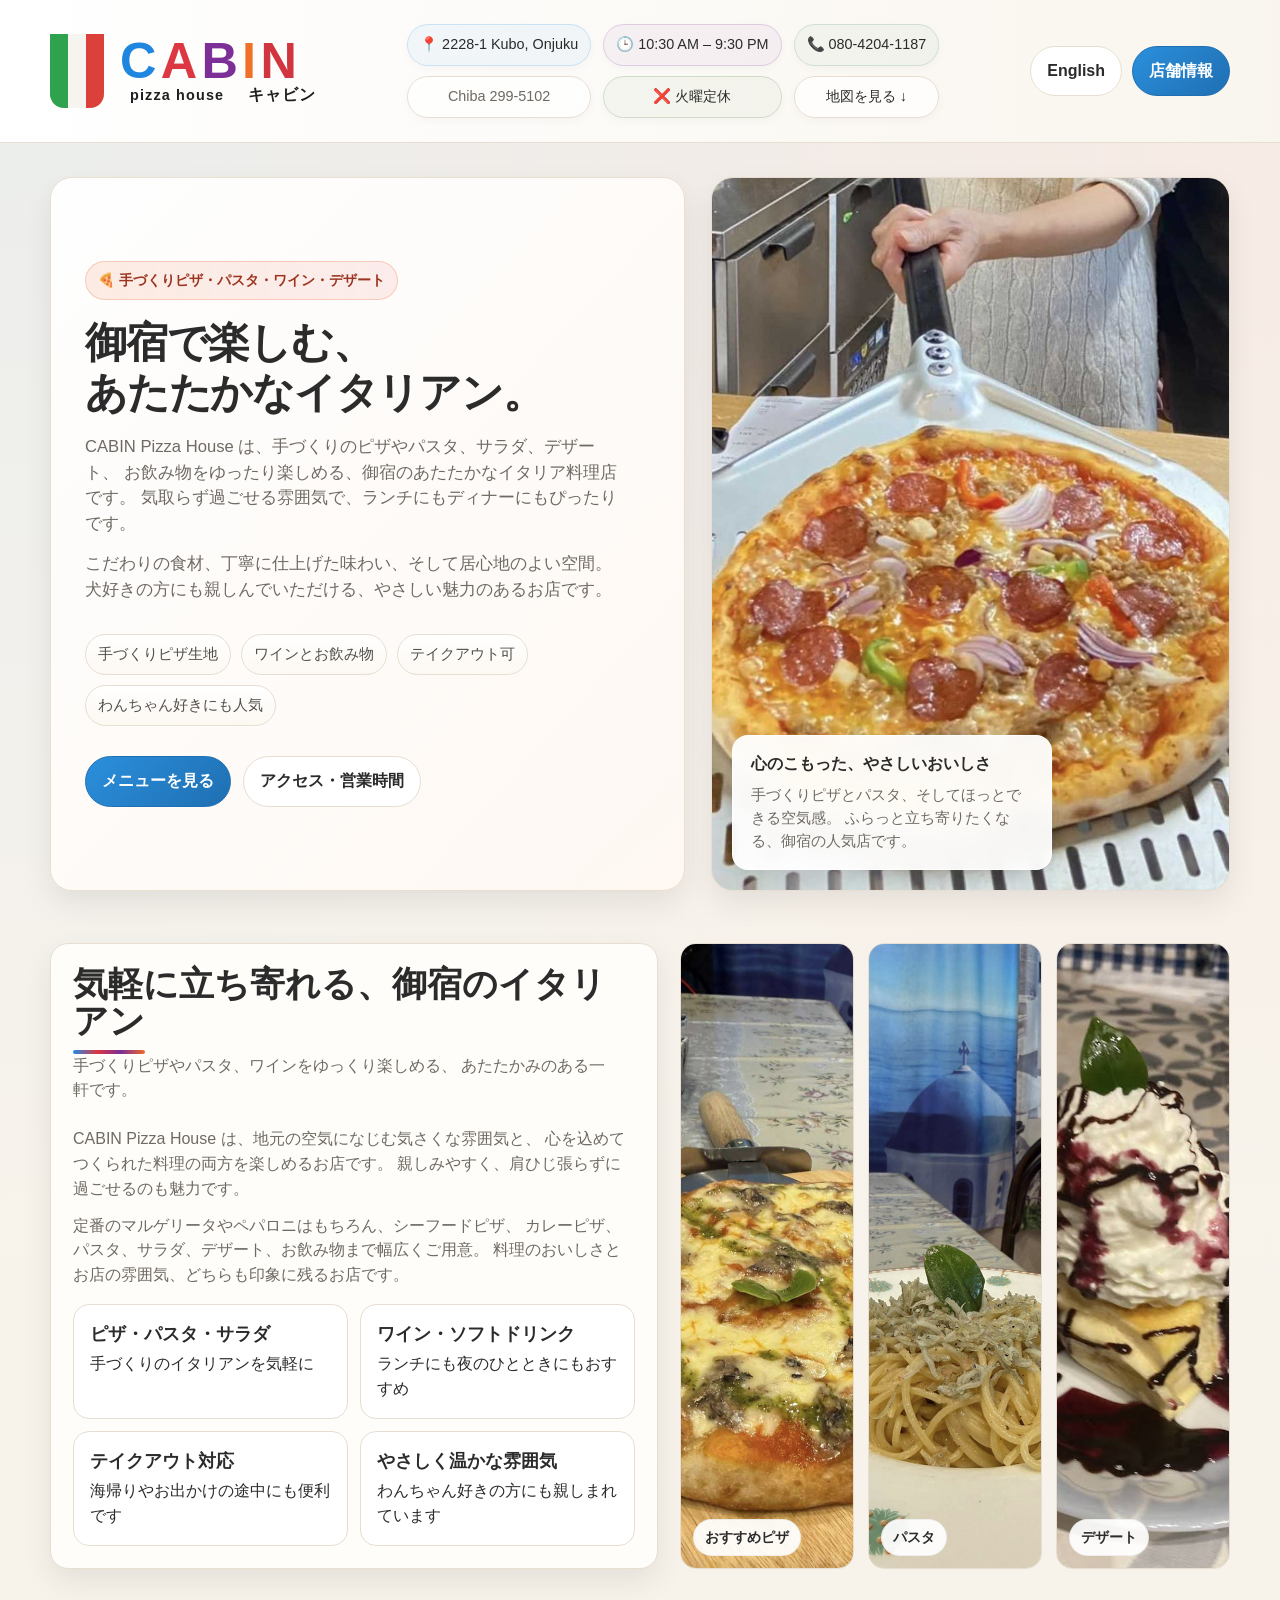
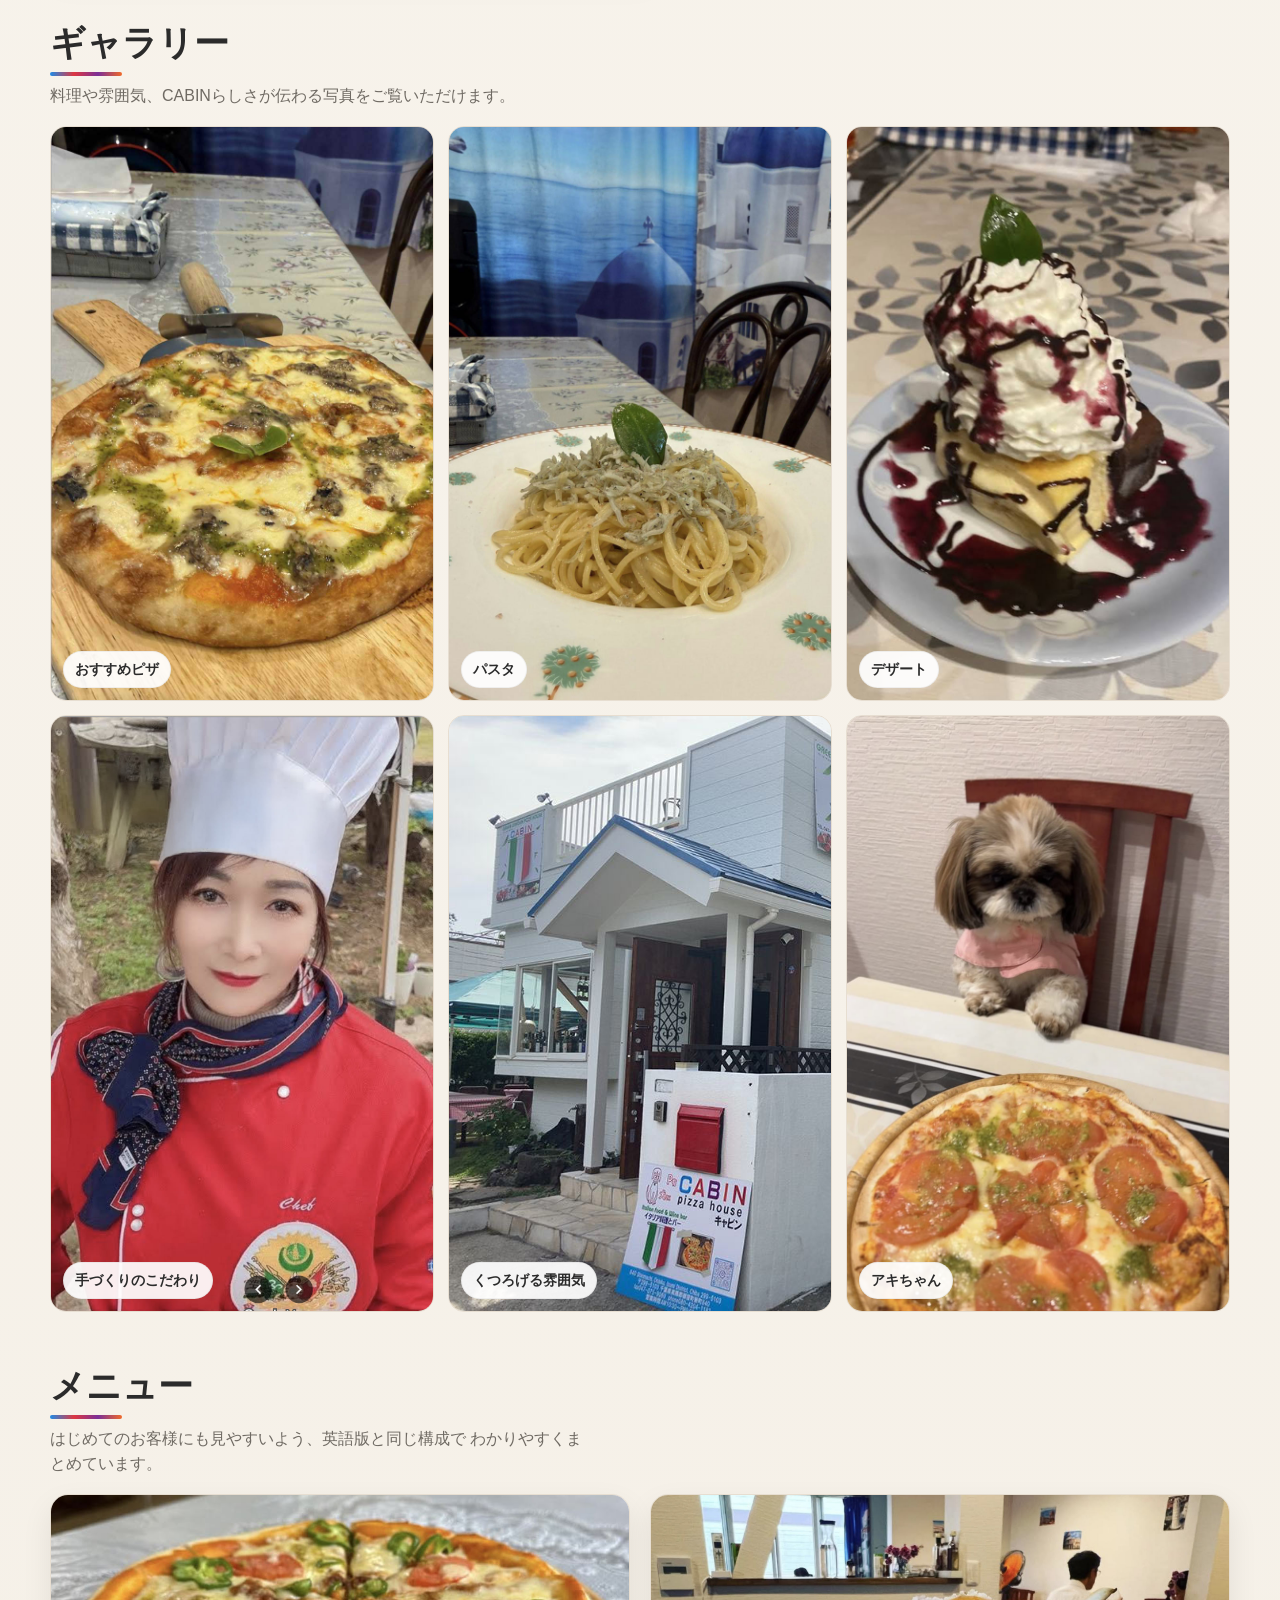
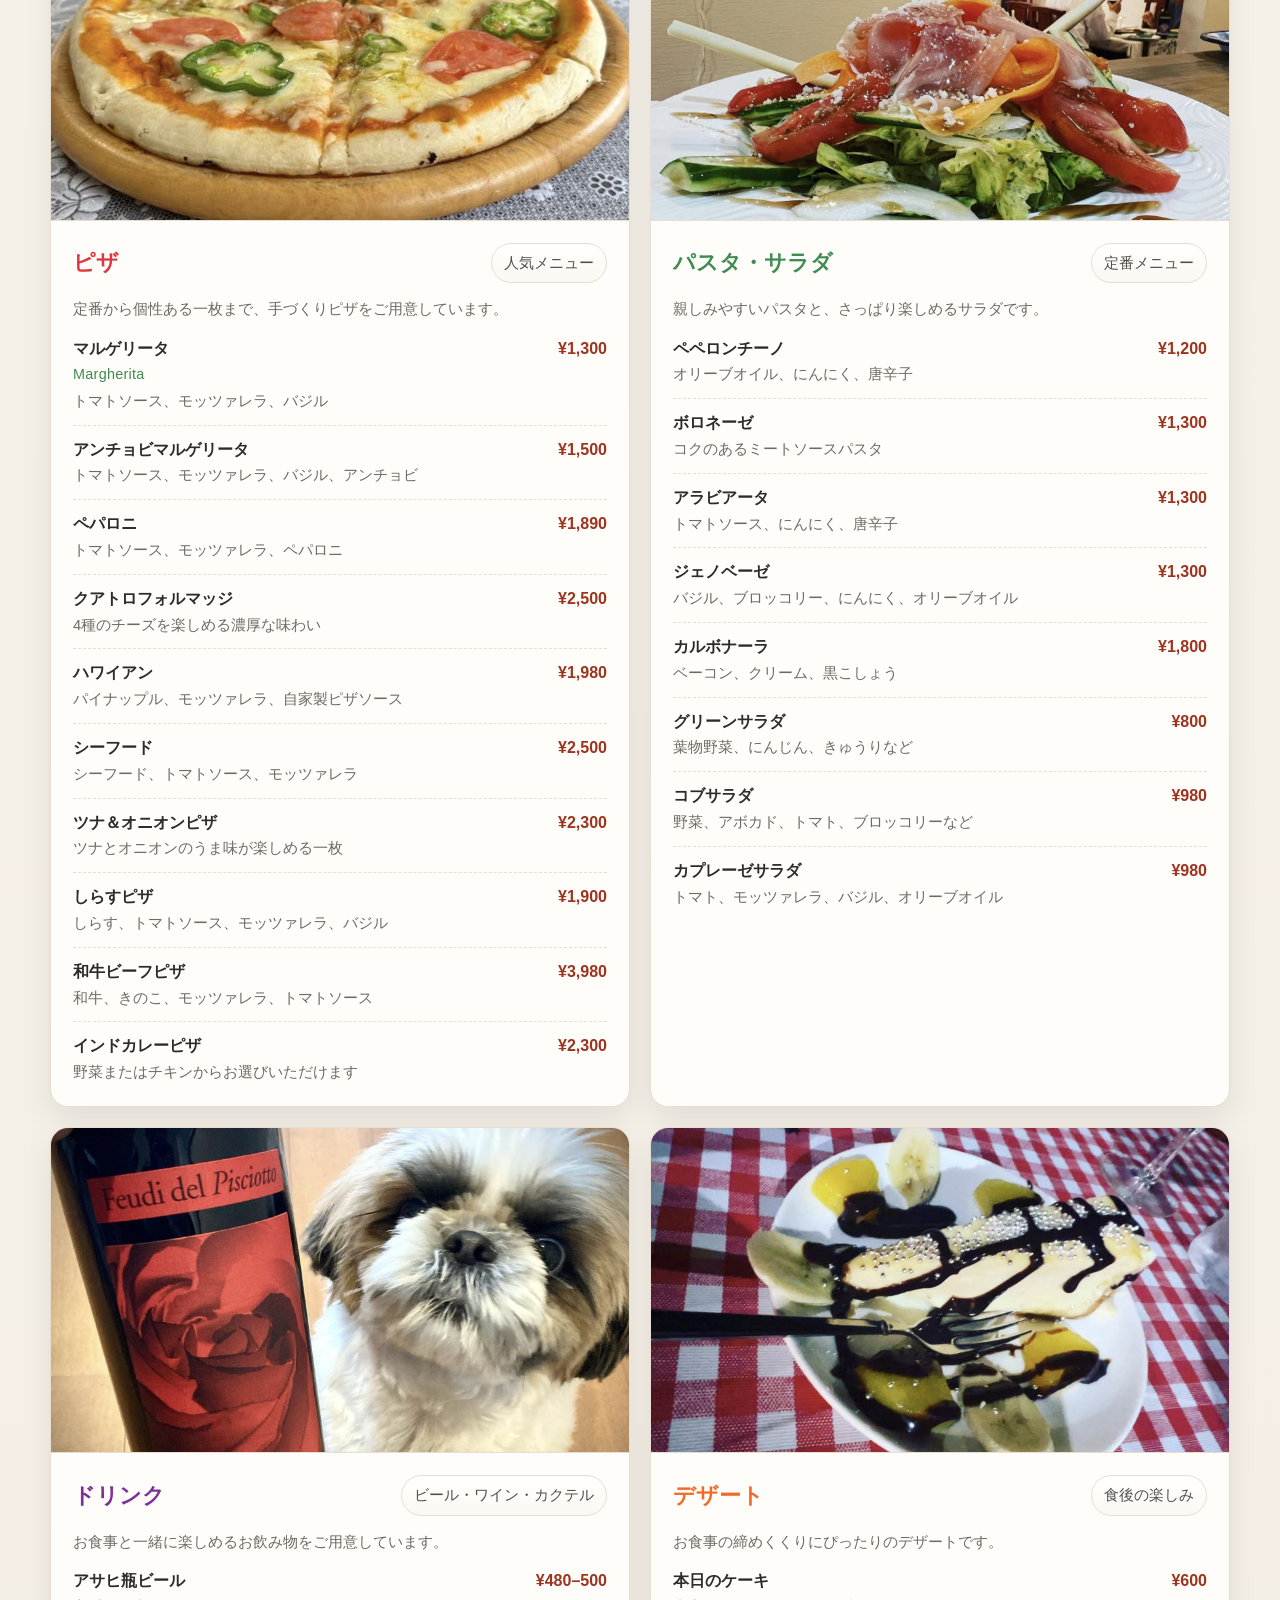
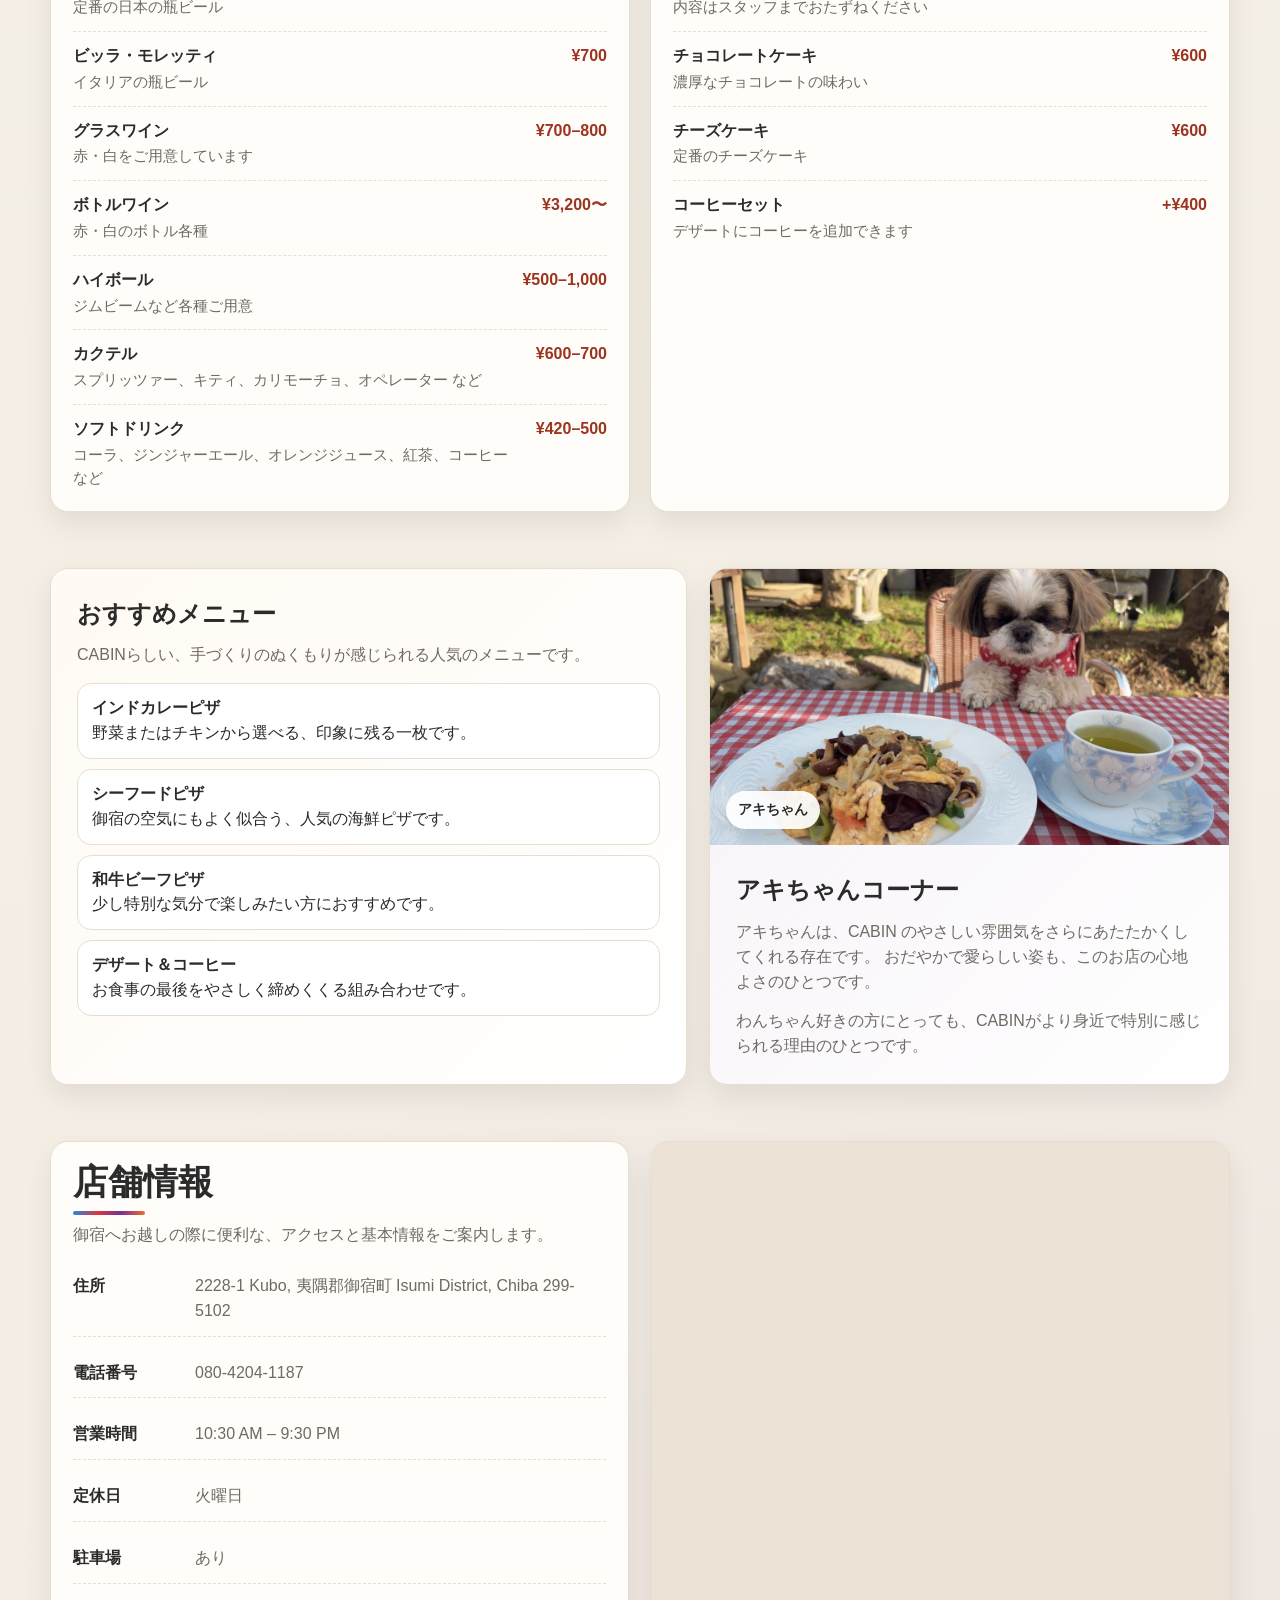
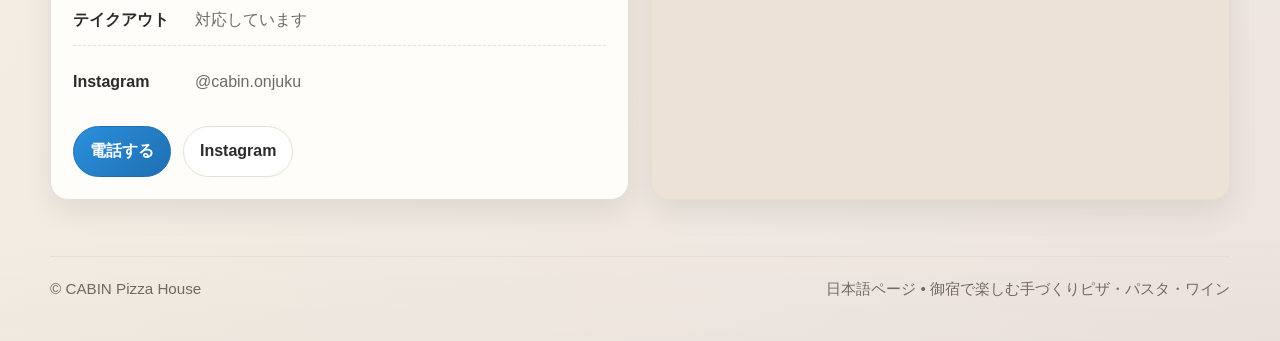
==== commit 25f61028: "Removed a space" ====
--- a/index.html
+++ b/index.html
@@ -11,7 +11,6 @@
   <link rel="stylesheet" href="assets/css/style3.css" />
 </head>
 <body>
-
   <header class="topbar">
     <div class="container topbar-inner">
 
--- a/assets/css/style3.css
+++ b/assets/css/style3.css
@@ -70,12 +70,13 @@
   position: sticky;
   top: 0;
   z-index: 1000;
+  padding: 10px 0;
 }
 
 .topbar-inner {
   display: grid;
   grid-template-columns: auto 1fr auto;
-  gap: 22px;
+  gap: 16px;
   align-items: center;
   padding: 14px 0;
 }
@@ -111,6 +112,8 @@
   flex-direction: column;
   gap: 0;
   min-width: 0;
+  justify-content: center;
+  line-height: 1.1;
 }
 
 .brand-wordmark {
@@ -170,11 +173,11 @@
   justify-content: center;
   gap: 8px;
   min-height: 42px;
-  padding: 8px 14px;
+  padding: 6px 12px;
+  font-size: 0.9rem;
   border-radius: 999px;
   border: 1px solid var(--line);
   background: rgba(255,255,255,0.7);
-  font-size: 0.94rem;
   line-height: 1.1;
   white-space: nowrap;
   color: var(--ink);
@@ -349,8 +352,8 @@
 }
 
 .hero h2 {
-  font-size: clamp(2rem, 5vw, 4rem);
-  line-height: 0.98;
+  font-size: clamp(2rem, 4vw, 2.6rem);
+  line-height: 1.2;
   margin: 0 0 16px;
   letter-spacing: -0.03em;
 }
@@ -1077,4 +1080,118 @@
     white-space: normal;
     justify-content: flex-start;
   }
+}
+
+/* === LOGO TIGHTENING === */
+
+/* Pull CABIN letters closer together */
+.brand-wordmark {
+  letter-spacing: 0.08em; /* try 0.05–0.1 range */
+}
+
+/* Make letters feel more like a unit */
+.brand-wordmark span {
+  margin-right: -2px; /* slightly overlaps spacing */
+}
+
+/* Tighten spacing below CABIN */
+.brand-subline {
+  margin-top: 2px;
+}
+
+/* Make subline more compact */
+.brand-pizza-house {
+  letter-spacing: 0.08em;
+  font-size: 0.9rem;
+}
+
+/* Katakana closer to pizza house */
+.brand-subline span {
+  margin-left: 6px;
+}
+
+/* === MOBILE HEADER FIX === */
+@media (max-width: 640px) {
+  .topbar {
+    position: static;
+    top: auto;
+    padding: 6px 0;
+  }
+
+  .topbar-inner {
+    grid-template-columns: 1fr;
+    gap: 10px;
+    padding: 8px 0;
+  }
+
+  .brand {
+    gap: 10px;
+    align-items: center;
+  }
+
+  .brand-flag {
+    width: 28px;
+    height: 40px;
+  }
+
+  .brand-wordmark {
+    font-size: 1.45rem;
+    letter-spacing: 0.03em;
+    gap: 0.02em;
+  }
+
+  .brand-subline {
+    gap: 8px;
+    margin-top: 0;
+    margin-left: 2px;
+  }
+
+  .brand-pizza-house {
+    font-size: 0.72rem;
+    letter-spacing: 0.12em;
+  }
+
+  .brand-katakana {
+    font-size: 0.78rem;
+    letter-spacing: 0.03em;
+  }
+
+  .top-info-grid {
+    grid-template-columns: 1fr;
+    gap: 8px;
+  }
+
+  .info-pill {
+    min-height: 0;
+    padding: 10px 14px;
+    font-size: 0.9rem;
+    justify-content: flex-start;
+  }
+
+  .top-actions {
+    justify-content: flex-start;
+    gap: 10px;
+  }
+
+  .btn,
+  .btn-outline {
+    padding: 10px 14px;
+    font-size: 0.95rem;
+  }
+
+  .section-nav {
+    position: static;
+    top: auto;
+  }
+
+  .hero {
+    padding-top: 14px;
+  }
+}
+
+@media (max-width: 640px) {
+  .info-subtle,
+  .top-info-grid .info-link:last-child {
+    display: none;
+  }
 }
